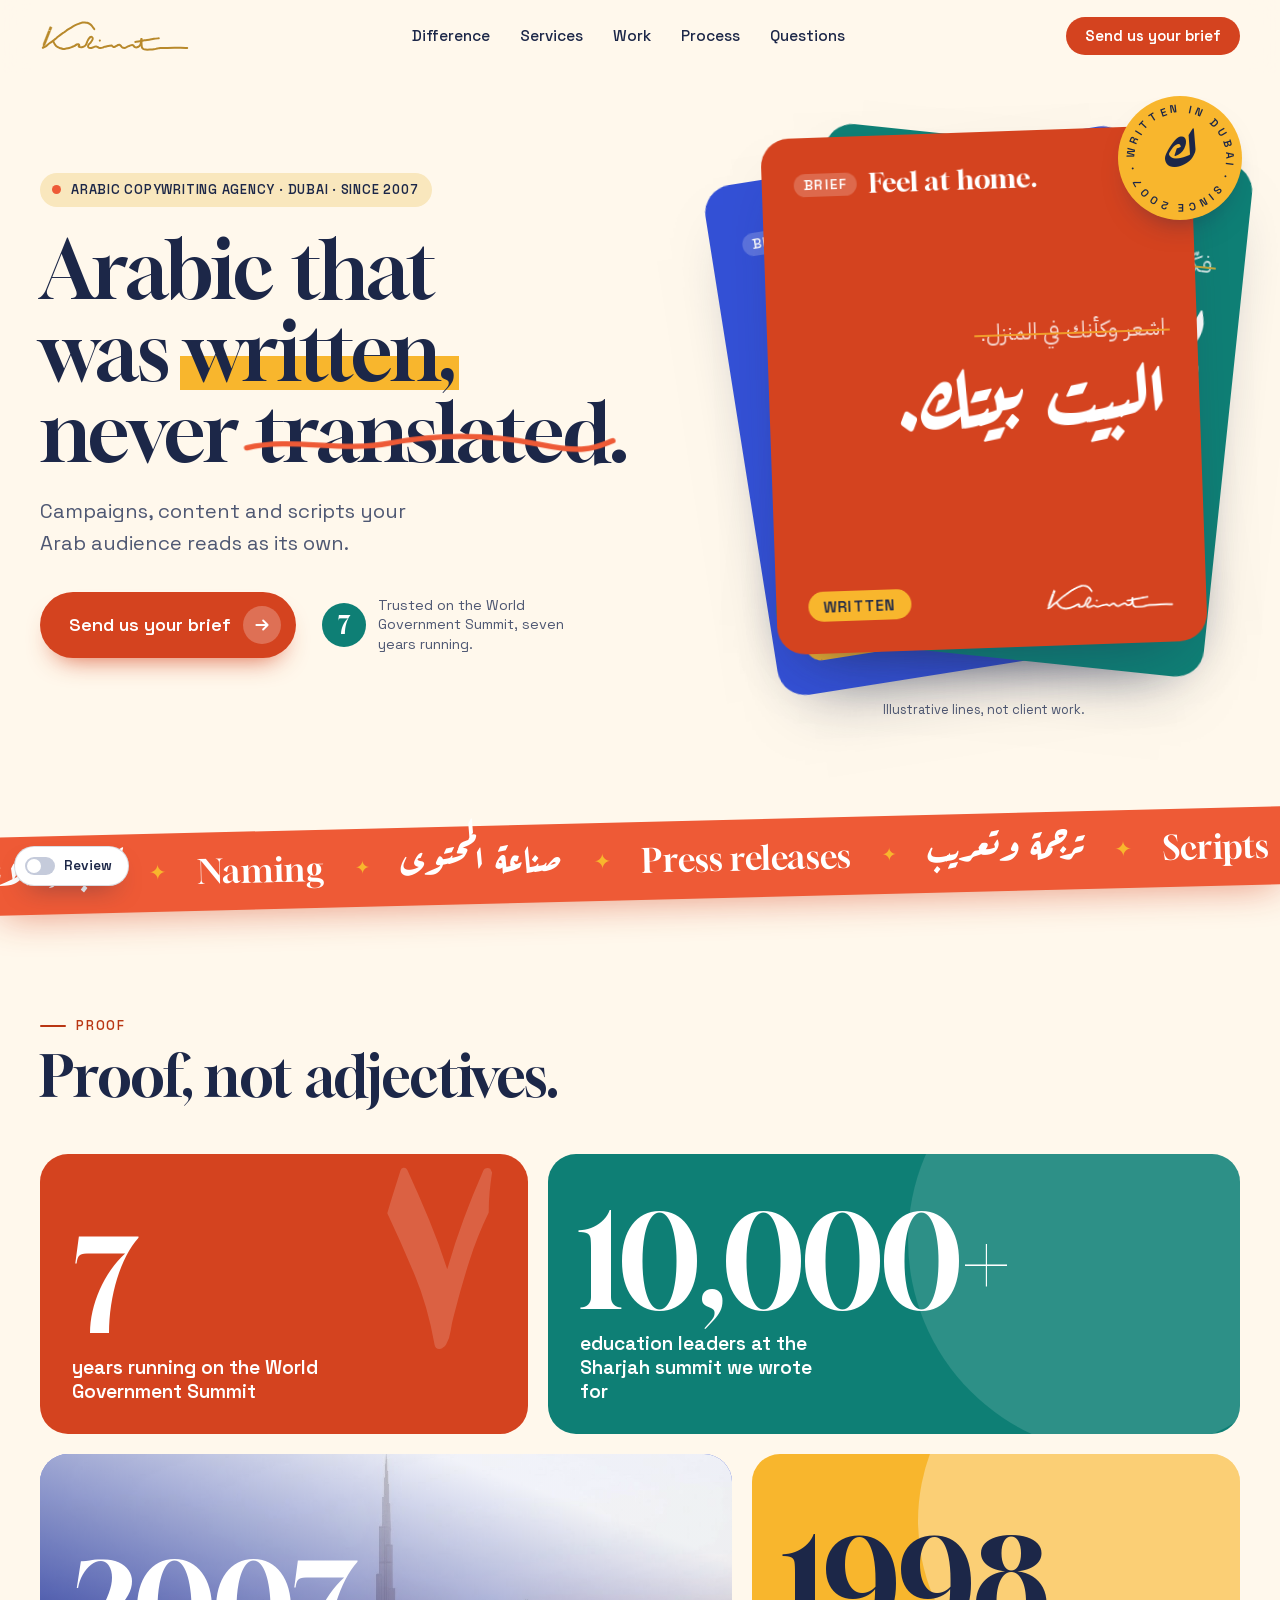
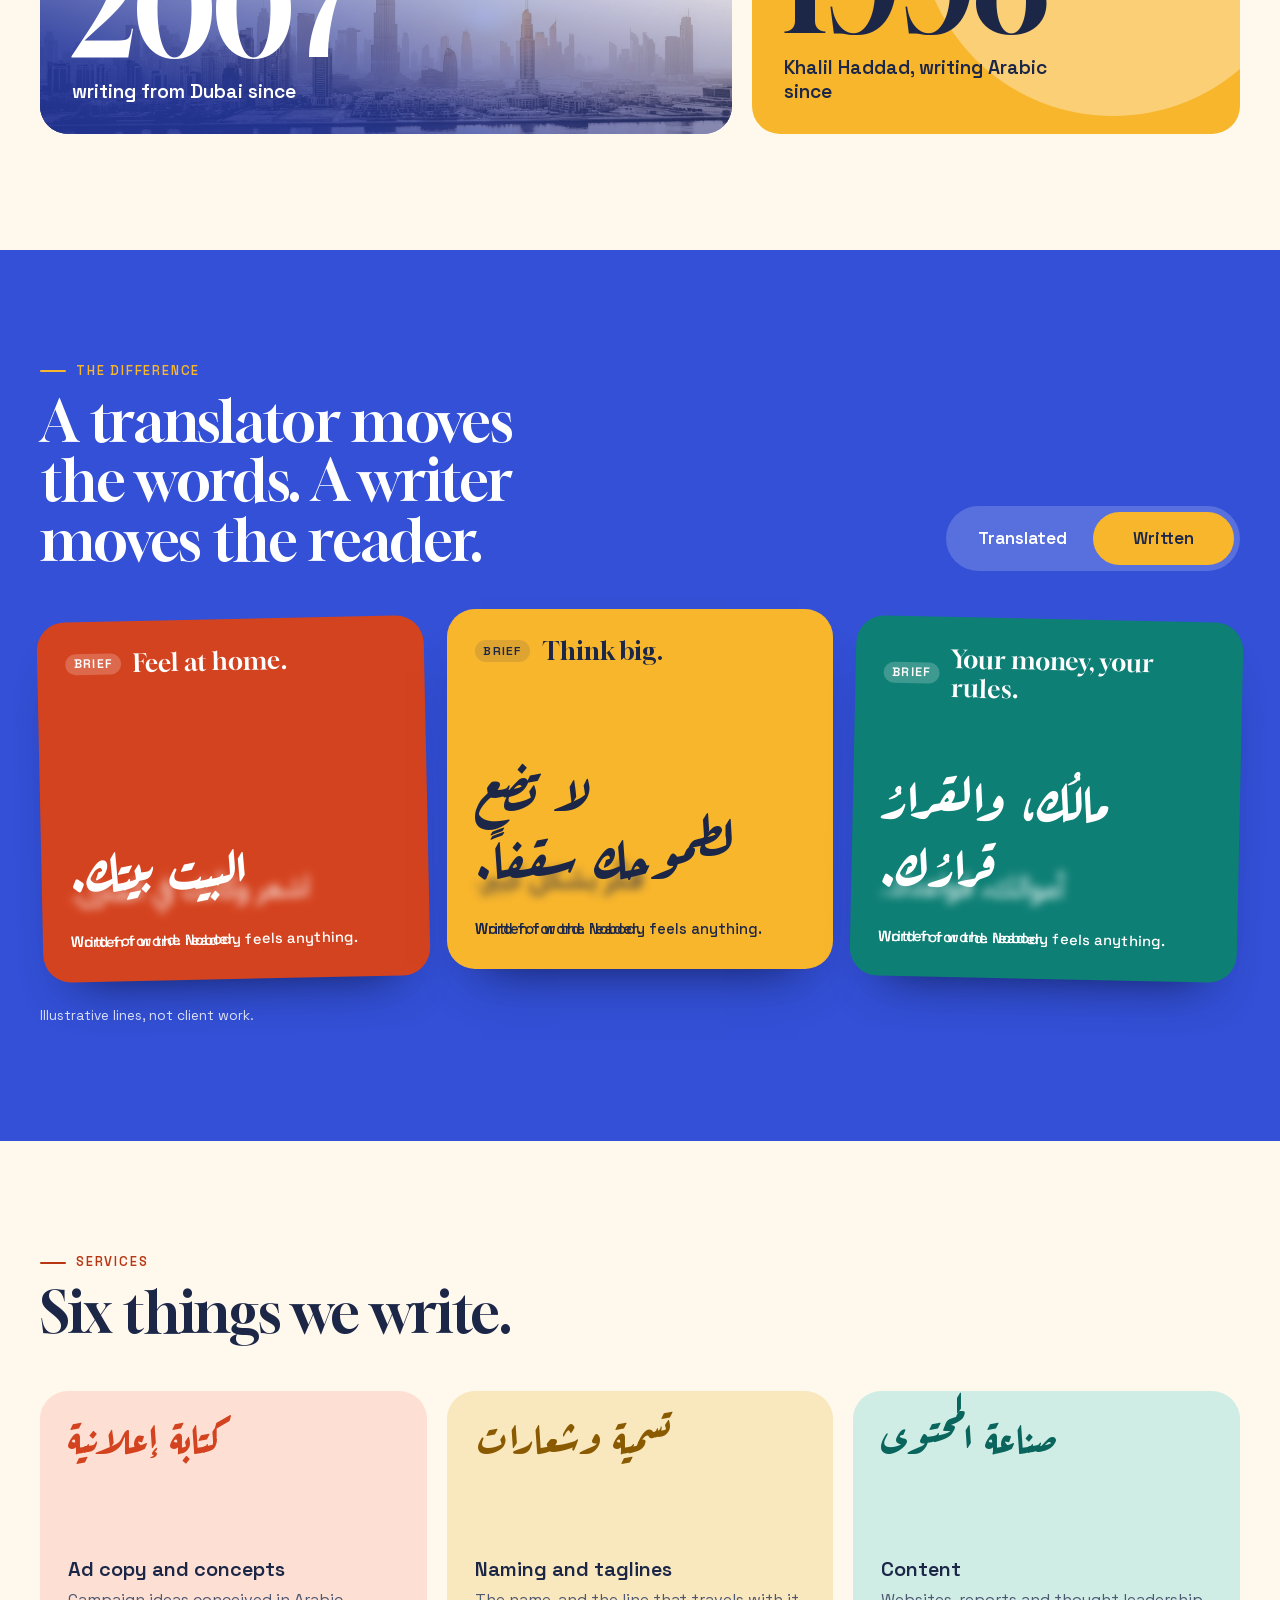
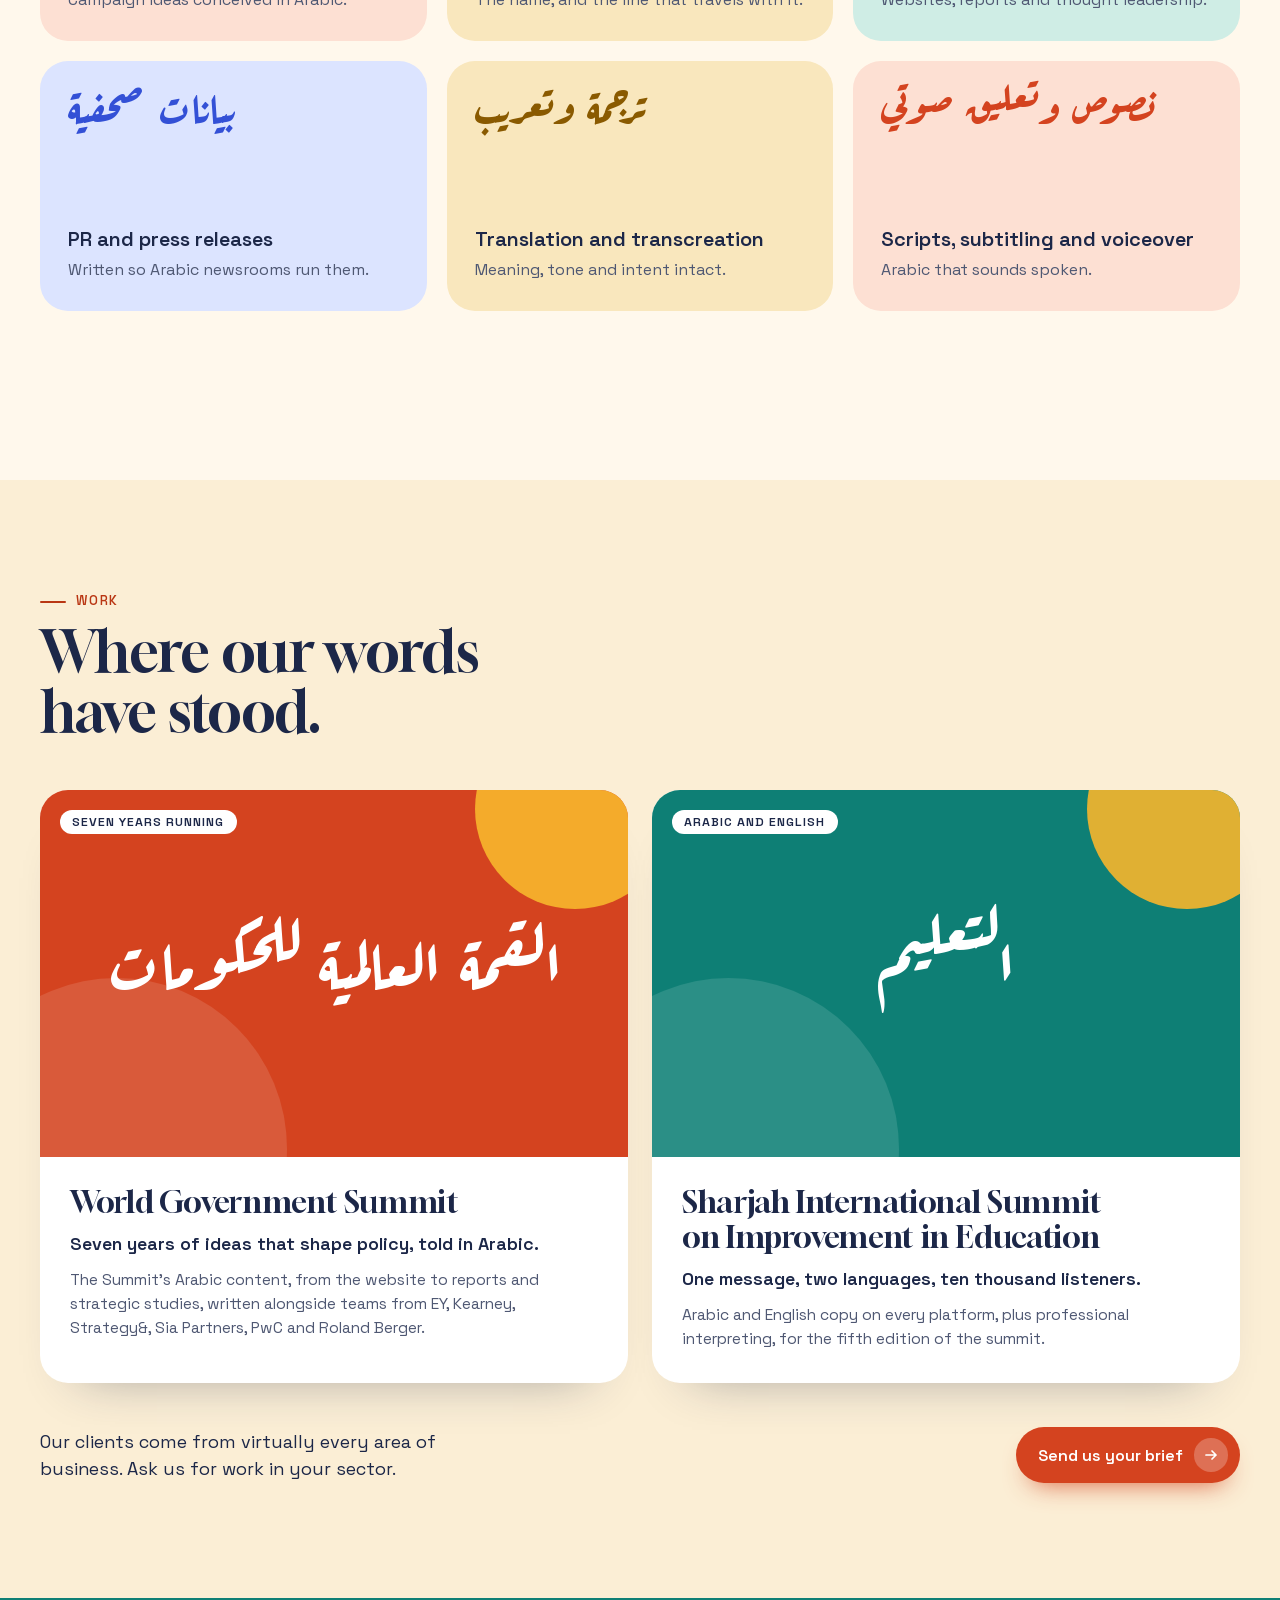
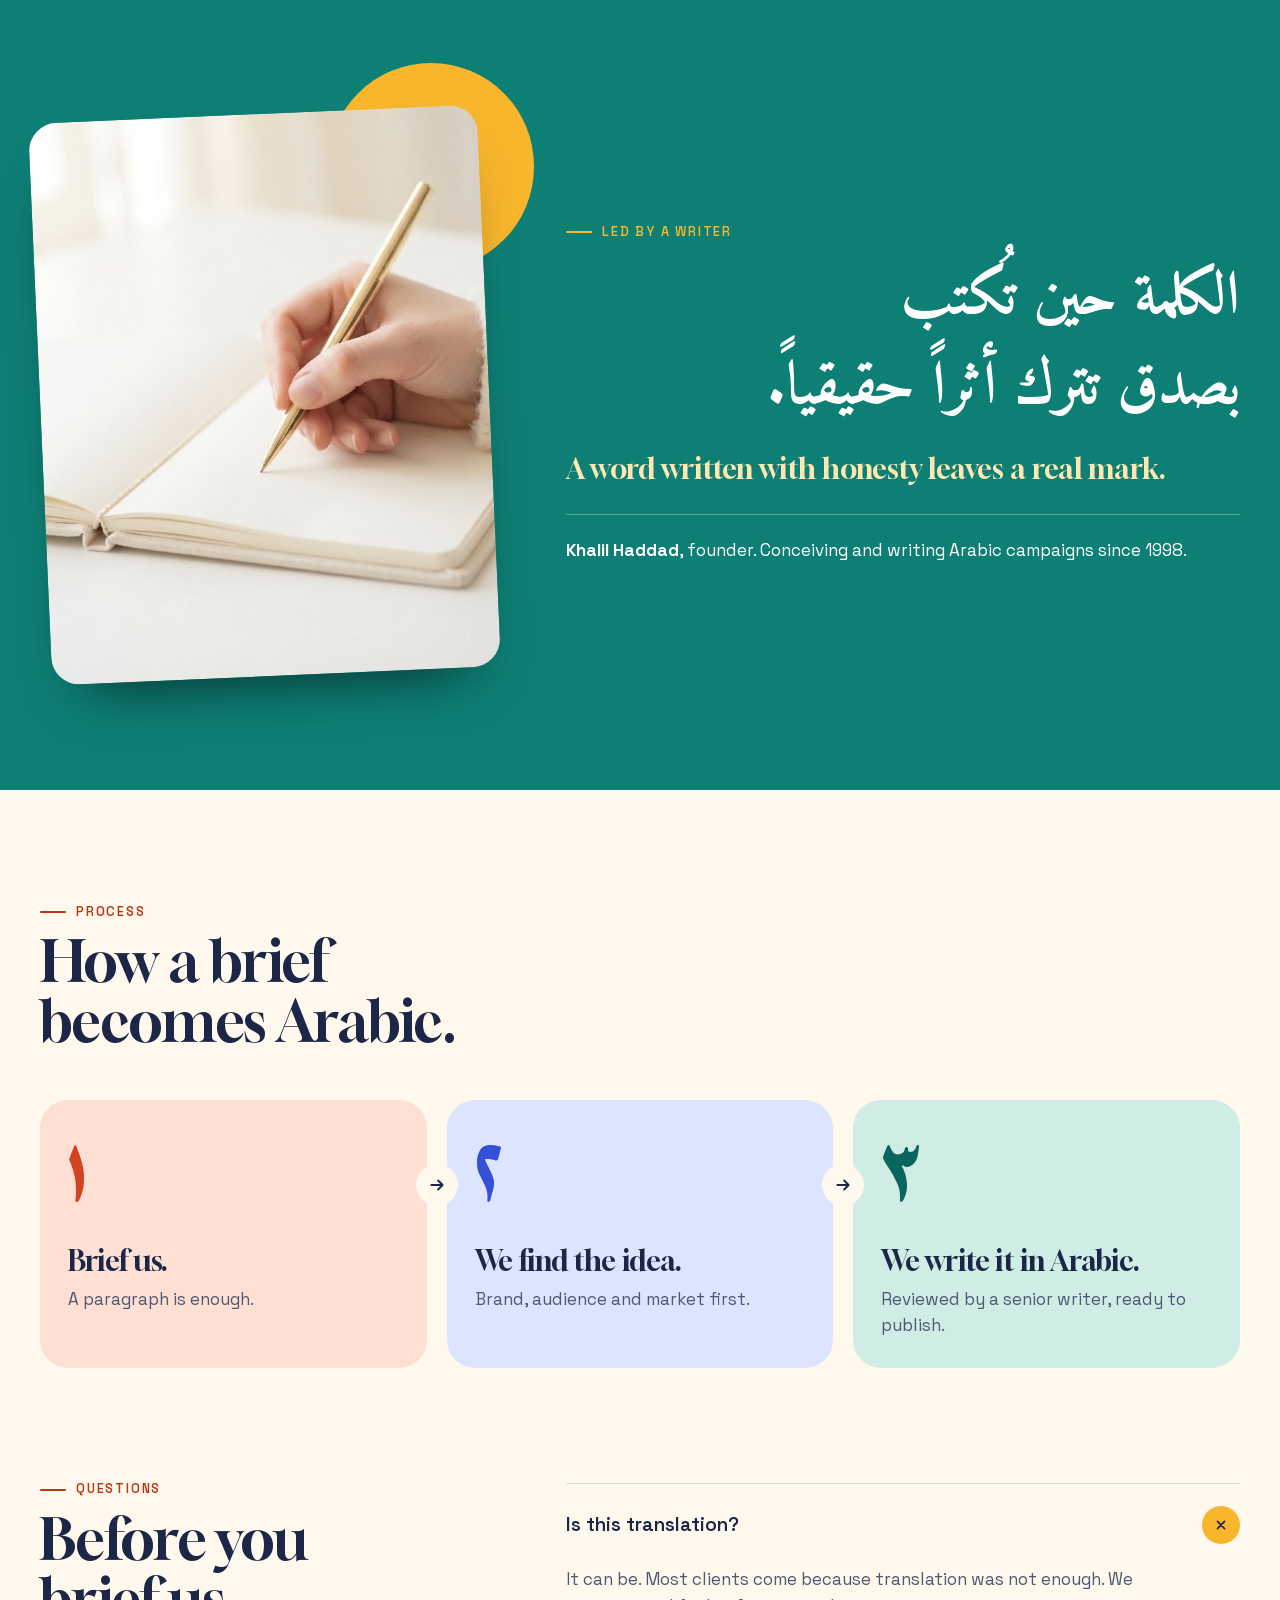
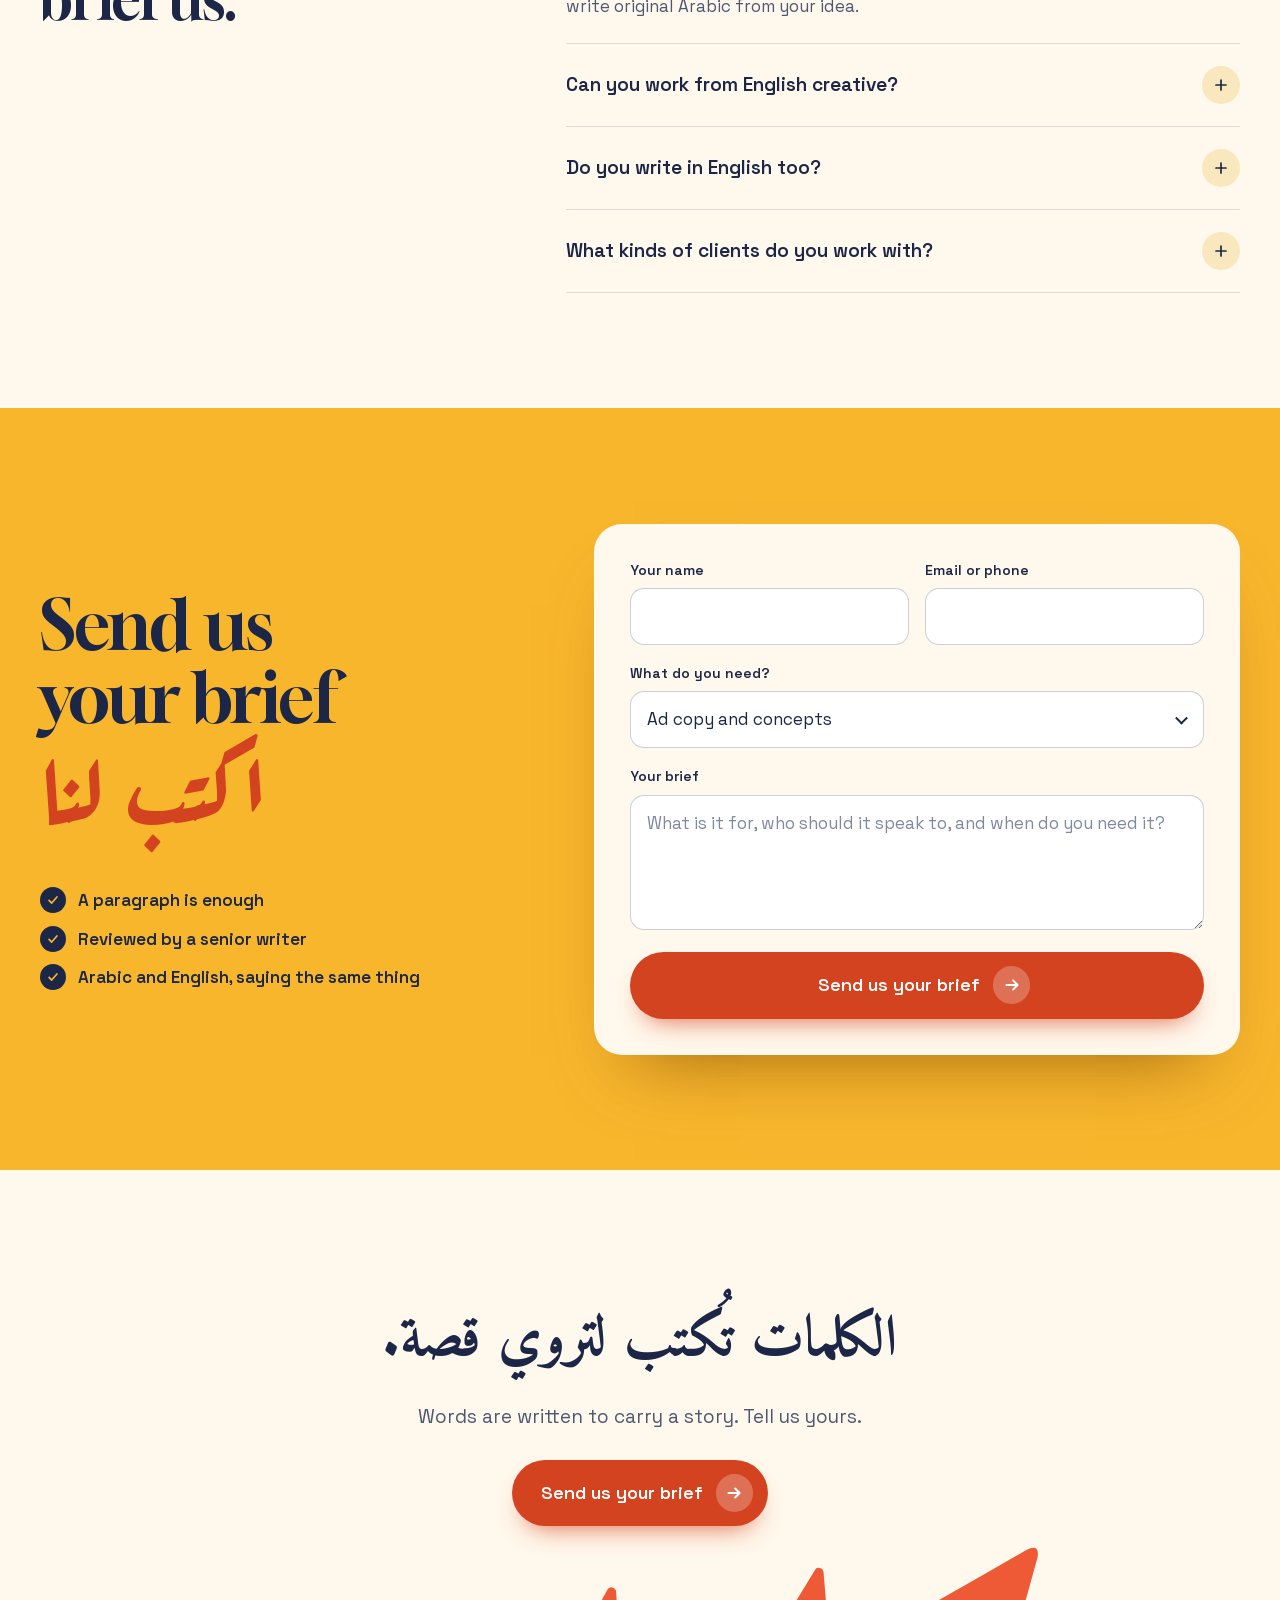
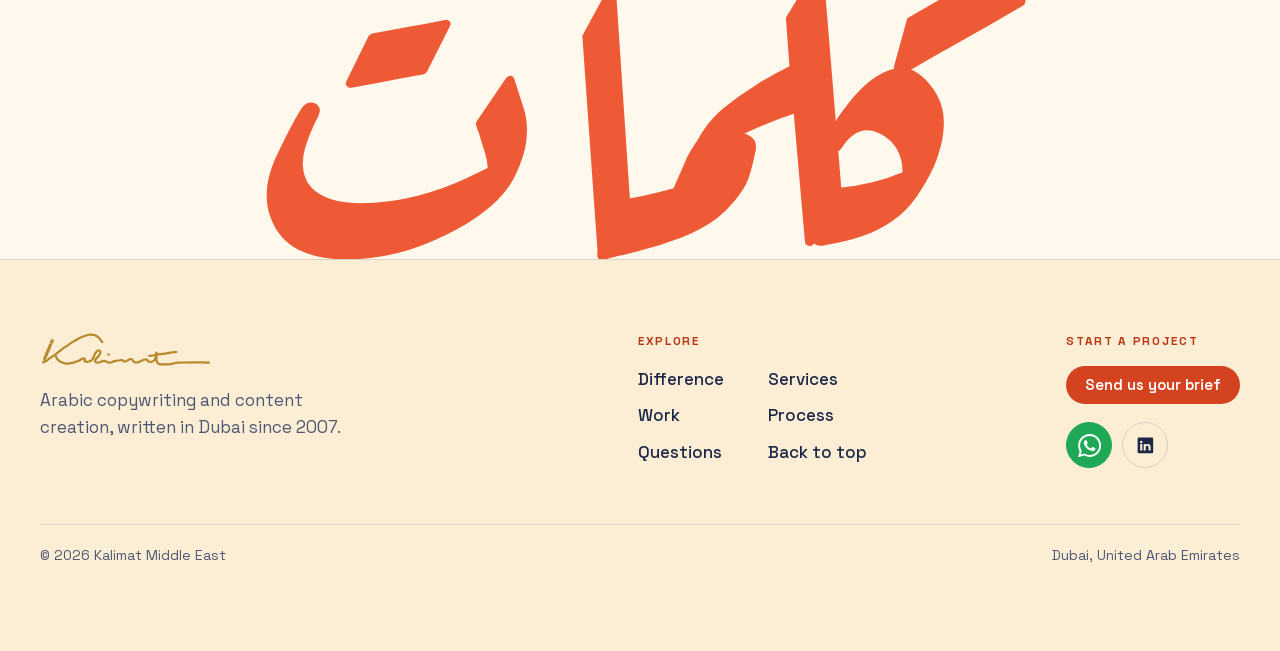
==== index.html @ 4b59fd31 "Kalimat Middle East website demo with client review mode" ====
<!DOCTYPE html>
<html lang="en" dir="ltr" class="no-js">
<head>
  <meta charset="utf-8">
  <meta name="viewport" content="width=device-width, initial-scale=1">
  <title>Arabic Copywriting Agency in Dubai | Kalimat Middle East</title>
  <meta name="description" content="Kalimat Middle East writes Arabic advertising, content, PR and scripts for brands, agencies and governments. Dubai, since 2007. Send us your brief.">
  <meta name="theme-color" content="#FFF8EC">
  <!-- REMOVE AT LAUNCH: keeps this demo out of Google while the client reviews it -->
  <meta name="robots" content="noindex, nofollow">

  <meta property="og:type" content="website">
  <meta property="og:site_name" content="Kalimat Middle East">
  <meta property="og:title" content="Arabic Copywriting Agency in Dubai | Kalimat Middle East">
  <meta property="og:description" content="Arabic that was written, never translated. Dubai, since 2007. Send us your brief.">
  <!-- CONFIRM BEFORE LAUNCH: add an og:image with an absolute URL once the domain is known -->

  <link rel="icon" href="assets/favicon.svg" type="image/svg+xml">
  <link rel="preload" href="assets/fonts/Gloock-latin-normal-400.woff2" as="font" type="font/woff2" crossorigin>
  <link rel="preload" href="assets/fonts/SpaceGrotesk-latin-normal-400-700.woff2" as="font" type="font/woff2" crossorigin>
  <link rel="preload" href="assets/fonts/ArefRuqaa-arabic-normal-700.woff2" as="font" type="font/woff2" crossorigin>
  <link rel="stylesheet" href="assets/fonts/fonts.css?v=1">
  <link rel="stylesheet" href="css/styles.css?v=4">
  <script>document.documentElement.className = 'js';</script>
</head>
<body id="top">

<svg class="sprite" aria-hidden="true" focusable="false" width="0" height="0">
  <symbol id="i-arrow" viewBox="0 0 16 16"><path d="M3 8h10M9 4l4 4-4 4" fill="none" stroke="currentColor" stroke-width="1.7" stroke-linecap="round" stroke-linejoin="round"/></symbol>
  <symbol id="i-check" viewBox="0 0 16 16"><path d="m3.5 8.5 3 3 6-7" fill="none" stroke="currentColor" stroke-width="1.9" stroke-linecap="round" stroke-linejoin="round"/></symbol>
  <symbol id="i-plus" viewBox="0 0 16 16"><path d="M8 3v10M3 8h10" fill="none" stroke="currentColor" stroke-width="1.7" stroke-linecap="round"/></symbol>
  <symbol id="i-wa" viewBox="0 0 24 24"><path fill="currentColor" d="M17.472 14.382c-.297-.149-1.758-.867-2.03-.967-.273-.099-.471-.148-.67.15-.197.297-.767.966-.94 1.164-.173.199-.347.223-.644.075-.297-.15-1.255-.463-2.39-1.475-.883-.788-1.48-1.761-1.653-2.059-.173-.297-.018-.458.13-.606.134-.133.298-.347.446-.52.149-.174.198-.298.298-.497.099-.198.05-.371-.025-.52-.075-.149-.669-1.612-.916-2.207-.242-.579-.487-.5-.669-.51-.173-.008-.371-.01-.57-.01-.198 0-.52.074-.792.372-.272.297-1.04 1.016-1.04 2.479 0 1.462 1.065 2.875 1.213 3.074.149.198 2.096 3.2 5.077 4.487.709.306 1.262.489 1.694.625.712.227 1.36.195 1.871.118.571-.085 1.758-.719 2.006-1.413.248-.694.248-1.289.173-1.413-.074-.124-.272-.198-.57-.347m-5.421 7.403h-.004a9.87 9.87 0 01-5.031-1.378l-.361-.214-3.741.982.998-3.648-.235-.374a9.86 9.86 0 01-1.51-5.26c.001-5.45 4.436-9.884 9.888-9.884 2.64 0 5.122 1.03 6.988 2.898a9.825 9.825 0 012.893 6.994c-.003 5.45-4.437 9.884-9.885 9.884m8.413-18.297A11.815 11.815 0 0012.05 0C5.495 0 .16 5.335.157 11.892c0 2.096.547 4.142 1.588 5.945L.057 24l6.305-1.654a11.882 11.882 0 005.683 1.448h.005c6.554 0 11.89-5.335 11.893-11.893a11.821 11.821 0 00-3.48-8.413z"/></symbol>
  <symbol id="i-in" viewBox="0 0 24 24"><path fill="currentColor" d="M4.500 3A1.500 1.500 0 0 0 3 4.500v15A1.500 1.500 0 0 0 4.500 21h15a1.500 1.500 0 0 0 1.500-1.500v-15A1.500 1.500 0 0 0 19.500 3h-15Zm2.700 3.600a1.400 1.400 0 1 1 0 2.800 1.400 1.400 0 0 1 0-2.800ZM6 10.500h2.400V18H6v-7.500Zm4 0h2.300v1c.4-.7 1.300-1.200 2.500-1.200 2.200 0 3.200 1.300 3.200 3.600V18h-2.400v-3.700c0-1.100-.4-1.800-1.400-1.800s-1.800.7-1.800 1.900V18H10v-7.500Z"/></symbol>
</svg>

<a class="skip" href="#main">Skip to content</a>

<header class="top">
  <div class="wrap top__bar">
    <a class="top__logo" href="#top" aria-label="Kalimat Middle East, back to top">
      <img src="assets/kalimat-logo-gold.svg" alt="Kalimat Middle East" width="1530" height="320">
    </a>
    <nav class="top__nav" aria-label="Sections">
      <a href="#difference">Difference</a>
      <a href="#services">Services</a>
      <a href="#work">Work</a>
      <a href="#process">Process</a>
      <a href="#faq">Questions</a>
    </nav>
    <a class="btn btn--sm" href="#brief">Send us your brief</a>
  </div>
</header>

<main id="main">

  <!-- 1. HERO: one claim, one button, the craft shown as posters -->
  <section class="hero" id="hero" data-label="Hero">
    <div class="wrap hero__grid">
      <div class="hero__text">
        <p class="eyebrow"><i class="dot" aria-hidden="true"></i>Arabic copywriting agency · Dubai · Since 2007</p>
        <h1>Arabic that was <span class="hl">written,</span> never <span class="strike">translated.<svg viewBox="0 0 300 24" preserveAspectRatio="none" aria-hidden="true"><path d="M3 15C40 6 78 19 118 11s82-7 120 1 44 3 59-3" pathLength="1"/></svg></span></h1>
        <p class="hero__sub">Campaigns, content and scripts your Arab audience reads as its own.</p>
        <div class="hero__cta">
          <a class="btn btn--lg" href="#brief" id="hero-cta">Send us your brief <span class="btn__arrow"><svg class="icon" aria-hidden="true"><use href="#i-arrow"/></svg></span></a>
          <p class="hero__proof"><b aria-hidden="true">7</b><span>Trusted on the World Government Summit, seven years running.</span></p>
        </div>
      </div>

      <div class="hero__visual">
        <div class="stack" id="stack" aria-hidden="true">
          <article class="poster poster--coral" data-pos="0">
            <p class="poster__brief"><span>Brief</span>Feel at home.</p>
            <div class="poster__body">
              <p class="poster__lit" lang="ar" dir="rtl"><span>اشعر وكأنك في المنزل.</span></p>
              <p class="poster__ar" lang="ar" dir="rtl"><span>البيت بيتك.</span></p>
            </div>
            <p class="poster__foot"><span>Written</span><img src="assets/kalimat-logo-white.svg" alt="" width="1530" height="320"></p>
          </article>
          <article class="poster poster--teal" data-pos="1">
            <p class="poster__brief"><span>Brief</span>Think big.</p>
            <div class="poster__body">
              <p class="poster__lit" lang="ar" dir="rtl"><span>فكّر بشكل كبير.</span></p>
              <p class="poster__ar" lang="ar" dir="rtl"><span>لا تضع لطموحك سقفاً.</span></p>
            </div>
            <p class="poster__foot"><span>Written</span><img src="assets/kalimat-logo-white.svg" alt="" width="1530" height="320"></p>
          </article>
          <article class="poster poster--lapis" data-pos="2">
            <p class="poster__brief"><span>Brief</span>Your money, your rules.</p>
            <div class="poster__body">
              <p class="poster__lit" lang="ar" dir="rtl"><span>أموالك، قواعدك.</span></p>
              <p class="poster__ar" lang="ar" dir="rtl"><span>مالُك، والقرارُ قرارُك.</span></p>
            </div>
            <p class="poster__foot"><span>Written</span><img src="assets/kalimat-logo-white.svg" alt="" width="1530" height="320"></p>
          </article>
          <div class="sticker">
            <svg viewBox="0 0 120 120"><defs><path id="ring" d="M60 60m-44 0a44 44 0 1 1 88 0a44 44 0 1 1-88 0"/></defs><text><textPath href="#ring" textLength="270">WRITTEN IN DUBAI · SINCE 2007 · </textPath></text></svg>
            <b lang="ar">ك</b>
          </div>
        </div>
        <p class="hero__note">Illustrative lines, not client work.</p>
      </div>
    </div>

    <div class="ticker" aria-hidden="true">
      <div class="ticker__rail">
        <ul class="ticker__track">
          <li lang="ar">كتابة إعلانية</li><li>Naming</li><li lang="ar">صناعة المحتوى</li><li>Press releases</li><li lang="ar">ترجمة وتعريب</li><li>Scripts</li><li lang="ar">تسمية وشعارات</li><li>Ad copy</li><li lang="ar">بيانات صحفية</li><li>Content</li><li lang="ar">نصوص وتعليق صوتي</li><li>Voiceover</li>
        </ul>
        <ul class="ticker__track">
          <li lang="ar">كتابة إعلانية</li><li>Naming</li><li lang="ar">صناعة المحتوى</li><li>Press releases</li><li lang="ar">ترجمة وتعريب</li><li>Scripts</li><li lang="ar">تسمية وشعارات</li><li>Ad copy</li><li lang="ar">بيانات صحفية</li><li>Content</li><li lang="ar">نصوص وتعليق صوتي</li><li>Voiceover</li>
        </ul>
      </div>
    </div>
  </section>

  <!-- 2. PROOF: only what is true today -->
  <section class="section proof" id="proof" data-label="Proof">
    <div class="wrap">
      <header class="head reveal">
        <p class="kicker">Proof</p>
        <h2>Proof, not adjectives.</h2>
      </header>
      <div class="bento">
        <div class="stat stat--coral reveal">
          <p class="stat__num"><span data-count="7">7</span></p>
          <p class="stat__label">years running on the World Government Summit</p>
          <p class="stat__ar" lang="ar" dir="rtl" aria-hidden="true">٧</p>
        </div>
        <div class="stat stat--teal reveal">
          <p class="stat__num"><span data-count="10000" data-group="true">10,000</span>+</p>
          <p class="stat__label">education leaders at the Sharjah summit we wrote for</p>
        </div>
        <div class="stat stat--photo reveal">
          <img src="assets/img/dubai.jpg" alt="The Dubai skyline in warm morning haze" width="1377" height="768" loading="lazy" decoding="async">
          <p class="stat__num"><span data-count="2007">2007</span></p>
          <p class="stat__label">writing from Dubai since</p>
        </div>
        <div class="stat stat--saffron reveal">
          <p class="stat__num"><span data-count="1998">1998</span></p>
          <p class="stat__label">Khalil Haddad, writing Arabic since</p>
        </div>
      </div>

      <div class="slot" data-slot="logos" data-kind="logos" data-need="N1" data-title="Client logos" data-ask="Add the logo of every client you have permission to show. Fifteen to twenty-five is ideal." hidden></div>
    </div>
  </section>

  <!-- 3. THE DIFFERENCE: the same brief, translated and then written -->
  <section class="section diff" id="difference" data-label="The difference" data-mode="written">
    <div class="wrap">
      <header class="head head--split reveal">
        <div>
          <p class="kicker">The difference</p>
          <h2>A translator moves the words. A writer moves the reader.</h2>
        </div>
        <fieldset class="switch">
          <legend class="sr">Choose which Arabic to show</legend>
          <label><input type="radio" name="arabic" value="literal"><span>Translated</span></label>
          <label><input type="radio" name="arabic" value="written" checked><span>Written</span></label>
          <i class="switch__thumb" aria-hidden="true"></i>
        </fieldset>
      </header>

      <ul class="lines">
        <li class="line line--coral reveal">
          <p class="line__en"><span>Brief</span>Feel at home.</p>
          <div class="line__stage">
            <p class="line__lit" lang="ar" dir="rtl">اشعر وكأنك في المنزل.</p>
            <p class="line__ar" lang="ar" dir="rtl">البيت بيتك.</p>
          </div>
          <p class="line__tag"><span class="t-lit">Word for word. Nobody feels anything.</span><span class="t-wr">Written for the reader.</span></p>
        </li>
        <li class="line line--saffron reveal">
          <p class="line__en"><span>Brief</span>Think big.</p>
          <div class="line__stage">
            <p class="line__lit" lang="ar" dir="rtl">فكّر بشكل كبير.</p>
            <p class="line__ar" lang="ar" dir="rtl">لا تضع لطموحك سقفاً.</p>
          </div>
          <p class="line__tag"><span class="t-lit">Word for word. Nobody feels anything.</span><span class="t-wr">Written for the reader.</span></p>
        </li>
        <li class="line line--teal reveal">
          <p class="line__en"><span>Brief</span>Your money, your rules.</p>
          <div class="line__stage">
            <p class="line__lit" lang="ar" dir="rtl">أموالك، قواعدك.</p>
            <p class="line__ar" lang="ar" dir="rtl">مالُك، والقرارُ قرارُك.</p>
          </div>
          <p class="line__tag"><span class="t-lit">Word for word. Nobody feels anything.</span><span class="t-wr">Written for the reader.</span></p>
        </li>
      </ul>
      <p class="note">Illustrative lines, not client work.</p>

      <div class="slot" data-slot="real-lines" data-kind="note" data-need="N4" data-title="Real campaign lines" data-ask="Send three real lines you wrote, each with the English brief it answered. They replace the examples above." data-field="Paste the lines here, English and Arabic" hidden></div>
    </div>
  </section>

  <!-- 4. SERVICES -->
  <section class="section" id="services" data-label="Services">
    <div class="wrap">
      <header class="head reveal">
        <p class="kicker">Services</p>
        <h2>Six things we write.</h2>
      </header>
      <ul class="tiles">
        <li class="tile tile--blush reveal"><p class="tile__ar" lang="ar" dir="rtl">كتابة إعلانية</p><h3>Ad copy and concepts</h3><p>Campaign ideas conceived in Arabic.</p></li>
        <li class="tile tile--sand reveal"><p class="tile__ar" lang="ar" dir="rtl">تسمية وشعارات</p><h3>Naming and taglines</h3><p>The name, and the line that travels with it.</p></li>
        <li class="tile tile--mint reveal"><p class="tile__ar" lang="ar" dir="rtl">صناعة المحتوى</p><h3>Content</h3><p>Websites, reports and thought leadership.</p></li>
        <li class="tile tile--sky reveal"><p class="tile__ar" lang="ar" dir="rtl">بيانات صحفية</p><h3>PR and press releases</h3><p>Written so Arabic newsrooms run them.</p></li>
        <li class="tile tile--sand reveal"><p class="tile__ar" lang="ar" dir="rtl">ترجمة وتعريب</p><h3>Translation and transcreation</h3><p>Meaning, tone and intent intact.</p></li>
        <li class="tile tile--blush reveal"><p class="tile__ar" lang="ar" dir="rtl">نصوص وتعليق صوتي</p><h3>Scripts, subtitling and voiceover</h3><p>Arabic that sounds spoken.</p></li>
      </ul>
      <p class="aside reveal">Also on request: simultaneous interpreting for events, and Arabic design and layout.</p>
    </div>
  </section>

  <!-- 5. WORK -->
  <section class="section work" id="work" data-label="Work">
    <div class="wrap">
      <header class="head reveal">
        <p class="kicker">Work</p>
        <h2>Where our words have stood.</h2>
      </header>
      <div class="cases">
        <article class="case case--coral reveal">
          <div class="case__art">
            <div class="slot slot--cover" data-slot="image-wgs" data-kind="image" data-need="N3" data-title="A picture from this project" data-ask="A photo or a published page from your World Government Summit work. It replaces the coloured panel." hidden></div>
            <p class="case__word" lang="ar" dir="rtl" aria-hidden="true">القمة العالمية للحكومات</p>
            <p class="case__badge">Seven years running</p>
          </div>
          <div class="case__body">
            <h3>World Government Summit</h3>
            <p class="case__line">Seven years of ideas that shape policy, told in Arabic.</p>
            <p class="case__detail">The Summit's Arabic content, from the website to reports and strategic studies, written alongside teams from EY, Kearney, Strategy&amp;, Sia Partners, PwC and Roland Berger.</p>
            <div class="slot" data-slot="result-wgs" data-kind="result" data-need="N3" data-title="One result number" data-ask="One number that shows what this work achieved, and what it counts. For example pages written, reports delivered or languages covered." hidden></div>
          </div>
        </article>

        <article class="case case--teal reveal">
          <div class="case__art">
            <div class="slot slot--cover" data-slot="image-sharjah" data-kind="image" data-need="N3" data-title="A picture from this project" data-ask="A photo or a published page from your Sharjah summit work. It replaces the coloured panel." hidden></div>
            <p class="case__word" lang="ar" dir="rtl" aria-hidden="true">التعليم</p>
            <p class="case__badge">Arabic and English</p>
          </div>
          <div class="case__body">
            <h3>Sharjah International Summit on Improvement in Education</h3>
            <p class="case__line">One message, two languages, ten thousand listeners.</p>
            <p class="case__detail">Arabic and English copy on every platform, plus professional interpreting, for the fifth edition of the summit.</p>
            <div class="slot" data-slot="result-sharjah" data-kind="result" data-need="N3" data-title="One result number" data-ask="One number that shows what this work achieved, and what it counts. For example sessions interpreted or pieces written." hidden></div>
          </div>
        </article>
      </div>

      <div class="quotes">
        <div class="slot" data-slot="quote-1" data-kind="quote" data-need="N2" data-title="Client testimonial" data-ask="Two lines from a client about working with you, with their name, title and company. A photo helps." hidden></div>
        <div class="slot" data-slot="quote-2" data-kind="quote" data-need="N2" data-title="Client testimonial" data-ask="A second client, ideally from a different sector." hidden></div>
        <div class="slot" data-slot="quote-3" data-kind="quote" data-need="N2" data-title="Client testimonial" data-ask="A third client. An agency partner works well here." hidden></div>
      </div>

      <div class="work__end reveal">
        <p>Our clients come from virtually every area of business. Ask us for work in your sector.</p>
        <a class="btn" href="#brief">Send us your brief <span class="btn__arrow"><svg class="icon" aria-hidden="true"><use href="#i-arrow"/></svg></span></a>
      </div>
    </div>
  </section>

  <!-- 6. FOUNDER -->
  <section class="section founder" id="founder" data-label="Founder">
    <div class="wrap founder__grid">
      <figure class="founder__photo reveal">
        <img src="assets/img/writing.jpg" alt="A hand writing in a notebook with a gold pen" width="1200" height="896" loading="lazy" decoding="async" data-title="Founder portrait" data-ask="A portrait of Khalil Haddad belongs here. Tap to replace this photo." data-need="N5">
      </figure>
      <blockquote class="founder__quote reveal">
        <p class="kicker">Led by a writer</p>
        <p class="founder__ar" lang="ar" dir="rtl">الكلمة حين تُكتب بصدق تترك أثراً حقيقياً.</p>
        <p class="founder__en">A word written with honesty leaves a real mark.</p>
        <footer><b>Khalil Haddad</b>, founder. Conceiving and writing Arabic campaigns since 1998.</footer>
      </blockquote>
      <div class="slot" data-slot="video" data-kind="note" data-need="N12" data-title="A short video (optional)" data-ask="If you have a short film of Khalil or the team at work, paste a link to it." data-field="Link to the video" hidden></div>
    </div>
  </section>

  <!-- 7. PROCESS -->
  <section class="section" id="process" data-label="Process">
    <div class="wrap">
      <header class="head reveal">
        <p class="kicker">Process</p>
        <h2>How a brief becomes Arabic.</h2>
      </header>
      <ol class="steps">
        <li class="step step--coral reveal"><span class="step__n" lang="ar" aria-hidden="true">١</span><h3>Brief us.</h3><p>A paragraph is enough.</p></li>
        <li class="step step--lapis reveal"><span class="step__n" lang="ar" aria-hidden="true">٢</span><h3>We find the idea.</h3><p>Brand, audience and market first.</p></li>
        <li class="step step--teal reveal"><span class="step__n" lang="ar" aria-hidden="true">٣</span><h3>We write it in Arabic.</h3><p>Reviewed by a senior writer, ready to publish.</p></li>
      </ol>
    </div>
  </section>

  <!-- 8. QUESTIONS -->
  <section class="section faq" id="faq" data-label="Questions">
    <div class="wrap faq__grid">
      <header class="head reveal">
        <p class="kicker">Questions</p>
        <h2>Before you brief us.</h2>
      </header>
      <div class="faq__list">
        <details class="reveal" open><summary>Is this translation?<svg class="icon" aria-hidden="true"><use href="#i-plus"/></svg></summary><p>It can be. Most clients come because translation was not enough. We write original Arabic from your idea.</p></details>
        <details class="reveal"><summary>Can you work from English creative?<svg class="icon" aria-hidden="true"><use href="#i-plus"/></svg></summary><p>Yes. Send the campaign, deck or script. We return Arabic that carries the same idea with the same force.</p></details>
        <details class="reveal"><summary>Do you write in English too?<svg class="icon" aria-hidden="true"><use href="#i-plus"/></svg></summary><p>Yes. We deliver in Arabic and English, and keep both saying the same thing.</p></details>
        <details class="reveal"><summary>What kinds of clients do you work with?<svg class="icon" aria-hidden="true"><use href="#i-plus"/></svg></summary><p>Brands, agencies and government bodies, across virtually every area of business.</p></details>
        <div class="slot" data-slot="faq-arabic" data-kind="faq" data-need="N7" data-title="Which Arabic do you write in?" data-ask="Visitors ask this. Say which kinds of Arabic you write: Modern Standard, Gulf, Levantine, Egyptian or others." data-field="Your answer" hidden></div>
        <div class="slot" data-slot="faq-price" data-kind="faq" data-need="N8" data-title="What does it cost?" data-ask="A pricing signal lowers the fear of asking. For example a fixed quote before work starts, or a starting price." data-field="Your answer" hidden></div>
      </div>
    </div>
  </section>

  <!-- 9. THE BRIEF FORM: the only action on the page -->
  <section class="brief" id="brief" data-label="Brief form">
    <div class="wrap brief__grid">
      <div class="brief__intro">
        <h2>Send us your brief</h2>
        <p class="brief__ar" lang="ar" dir="rtl" aria-hidden="true">اكتب لنا</p>
        <ul class="ticks">
          <li><svg class="icon" aria-hidden="true"><use href="#i-check"/></svg>A paragraph is enough</li>
          <li><svg class="icon" aria-hidden="true"><use href="#i-check"/></svg>Reviewed by a senior writer</li>
          <li><svg class="icon" aria-hidden="true"><use href="#i-check"/></svg>Arabic and English, saying the same thing</li>
        </ul>
        <div class="slot" data-slot="promise-reply" data-kind="tick" data-need="N6" data-title="Reply time" data-ask="How fast do you answer a new brief? For example: A reply within one working day." data-field="Your promise, in a few words" hidden></div>
        <div class="slot" data-slot="promise-terms" data-kind="tick" data-need="N7" data-title="Turnaround, revisions, NDA" data-ask="What can a new client count on? For example: Two revision rounds included. NDA on request." data-field="Your promise, in a few words" hidden></div>
      </div>

      <div class="brief__card">
        <form class="form" id="brief-form" action="https://wa.me/971556502009" method="get" target="_blank" novalidate>
          <div class="field">
            <label for="f-name">Your name</label>
            <input id="f-name" name="name" type="text" autocomplete="name" required aria-describedby="e-name" dir="auto">
            <p class="field__error" id="e-name" hidden>Please add your name.</p>
          </div>
          <div class="field">
            <label for="f-contact">Email or phone</label>
            <input id="f-contact" name="contact" type="text" autocomplete="email" inputmode="email" required aria-describedby="e-contact">
            <p class="field__error" id="e-contact" hidden>Please add an email address or phone number.</p>
          </div>
          <div class="field field--full">
            <label for="f-service">What do you need?</label>
            <div class="select">
              <select id="f-service" name="service">
                <option>Ad copy and concepts</option>
                <option>Naming and taglines</option>
                <option>Content</option>
                <option>PR and press releases</option>
                <option>Translation and transcreation</option>
                <option>Scripts, subtitling and voiceover</option>
                <option>Something else</option>
              </select>
            </div>
          </div>
          <div class="field field--full">
            <label for="f-brief">Your brief</label>
            <textarea id="f-brief" name="text" rows="4" dir="auto" placeholder="What is it for, who should it speak to, and when do you need it?"></textarea>
          </div>
          <div class="hp" aria-hidden="true">
            <label for="f-website">Website</label>
            <input id="f-website" name="website" type="text" tabindex="-1" autocomplete="off">
          </div>
          <button class="btn btn--lg field--full" type="submit">Send us your brief <span class="btn__arrow"><svg class="icon" aria-hidden="true"><use href="#i-arrow"/></svg></span></button>
        </form>

        <div class="success" id="brief-success" role="status" tabindex="-1" hidden>
          <p class="success__title">Thank you.</p>
          <p>Your brief is opening in WhatsApp. If it did not open, <a id="brief-fallback" href="https://wa.me/971556502009" target="_blank" rel="noopener">tap here</a>.</p>
        </div>

        <div class="slot" data-slot="brief-inbox" data-kind="note" data-need="N9" data-title="Where should briefs arrive?" data-ask="Today this form only opens a WhatsApp message. Give an email address or a CRM so every brief is also saved." data-field="Email address or system name" hidden></div>
      </div>
    </div>
  </section>

  <!-- 10. CLOSING: the same action, once more -->
  <section class="closing" id="closing" data-label="Closing">
    <div class="wrap closing__inner">
      <p class="closing__ar reveal" lang="ar" dir="rtl">الكلمات تُكتب لتروي قصة.</p>
      <p class="closing__en reveal">Words are written to carry a story. Tell us yours.</p>
      <p class="reveal"><a class="btn btn--lg" href="#brief">Send us your brief <span class="btn__arrow"><svg class="icon" aria-hidden="true"><use href="#i-arrow"/></svg></span></a></p>
      <div class="slot" data-slot="arabic-read" data-kind="note" data-need="N11" data-title="Has Khalil read the Arabic?" data-ask="Every Arabic line on this page needs a read by Khalil Haddad before launch. Note any line to correct." data-field="Corrections, or write: all read and approved" hidden></div>
    </div>
    <p class="closing__word" lang="ar" aria-hidden="true">كلمات</p>
  </section>

</main>

<footer class="footer" data-label="Footer">
  <div class="wrap footer__grid">
    <div class="footer__brand">
      <img class="footer__logo" src="assets/kalimat-logo-gold.svg" alt="Kalimat" width="1530" height="320" loading="lazy">
      <p>Arabic copywriting and content creation, written in Dubai since 2007.</p>
    </div>
    <nav class="footer__nav" aria-label="Footer">
      <p class="footer__h">Explore</p>
      <ul>
        <li><a href="#difference">Difference</a></li>
        <li><a href="#services">Services</a></li>
        <li><a href="#work">Work</a></li>
        <li><a href="#process">Process</a></li>
        <li><a href="#faq">Questions</a></li>
        <li><a href="#top">Back to top</a></li>
      </ul>
    </nav>
    <div class="footer__start">
      <p class="footer__h">Start a project</p>
      <a class="btn btn--sm" href="#brief">Send us your brief</a>
      <div class="footer__links">
        <!-- CONFIRM BEFORE LAUNCH: public WhatsApp number -->
        <a class="footer__wa" href="https://wa.me/971556502009" target="_blank" rel="noopener" aria-label="Message Kalimat on WhatsApp"><svg class="icon" aria-hidden="true"><use href="#i-wa"/></svg></a>
        <a href="https://www.linkedin.com/company/kalimatme/" target="_blank" rel="noopener" aria-label="Kalimat Middle East on LinkedIn"><svg class="icon" aria-hidden="true"><use href="#i-in"/></svg></a>
      </div>
    </div>
  </div>
  <div class="wrap footer__base">
    <p>&copy; 2026 Kalimat Middle East</p>
    <p>Dubai, United Arab Emirates</p>
  </div>
  <div class="wrap">
    <div class="slot" data-slot="public-number" data-kind="note" data-need="N10" data-title="Is this the public number?" data-ask="The WhatsApp icon and the brief form use +971 55 650 2009. Confirm it, or give the number you want the public to use." data-field="Confirm, or type the right number" hidden></div>
  </div>
</footer>

<!-- Phones only: the same single action, kept in reach while scrolling -->
<div class="dock" id="dock" hidden>
  <a class="btn" href="#brief">Send us your brief <span class="btn__arrow"><svg class="icon" aria-hidden="true"><use href="#i-arrow"/></svg></span></a>
</div>

<script src="js/site.js?v=6" defer></script>
</body>
</html>
---- assets/fonts/fonts.css ----
/* Self-hosted fonts. No network requests leave this folder. */
@font-face {
  font-family: 'Gloock';
  font-style: normal;
  font-weight: 400;
  font-display: swap;
  src: url(Gloock-latin-normal-400.woff2) format('woff2');
  unicode-range: U+0000-00FF, U+0131, U+0152-0153, U+02BB-02BC, U+02C6, U+02DA, U+02DC, U+0304, U+0308, U+0329, U+2000-206F, U+20AC, U+2122, U+2191, U+2193, U+2212, U+2215, U+FEFF, U+FFFD;
}
@font-face {
  font-family: 'Space Grotesk';
  font-style: normal;
  font-weight: 400 700;
  font-display: swap;
  src: url(SpaceGrotesk-latin-normal-400-700.woff2) format('woff2');
  unicode-range: U+0000-00FF, U+0131, U+0152-0153, U+02BB-02BC, U+02C6, U+02DA, U+02DC, U+0304, U+0308, U+0329, U+2000-206F, U+20AC, U+2122, U+2191, U+2193, U+2212, U+2215, U+FEFF, U+FFFD;
}
@font-face {
  font-family: 'Amiri';
  font-style: normal;
  font-weight: 400;
  font-display: swap;
  src: url(Amiri-arabic-normal-400.woff2) format('woff2');
  unicode-range: U+0600-06FF, U+0750-077F, U+0870-0891, U+0897-08E1, U+08E3-08FF, U+200C-200E, U+2010-2011, U+204F, U+2E41, U+FB50-FDFF, U+FE70-FE74, U+FE76-FEFC;
}
@font-face {
  font-family: 'Amiri';
  font-style: normal;
  font-weight: 400;
  font-display: swap;
  src: url(Amiri-latin-normal-400.woff2) format('woff2');
  unicode-range: U+0000-00FF, U+0131, U+0152-0153, U+02BB-02BC, U+02C6, U+02DA, U+02DC, U+0304, U+0308, U+0329, U+2000-206F, U+20AC, U+2122, U+2191, U+2193, U+2212, U+2215, U+FEFF, U+FFFD;
}
@font-face {
  font-family: 'Amiri';
  font-style: normal;
  font-weight: 700;
  font-display: swap;
  src: url(Amiri-arabic-normal-700.woff2) format('woff2');
  unicode-range: U+0600-06FF, U+0750-077F, U+0870-0891, U+0897-08E1, U+08E3-08FF, U+200C-200E, U+2010-2011, U+204F, U+2E41, U+FB50-FDFF, U+FE70-FE74, U+FE76-FEFC;
}
@font-face {
  font-family: 'Amiri';
  font-style: normal;
  font-weight: 700;
  font-display: swap;
  src: url(Amiri-latin-normal-700.woff2) format('woff2');
  unicode-range: U+0000-00FF, U+0131, U+0152-0153, U+02BB-02BC, U+02C6, U+02DA, U+02DC, U+0304, U+0308, U+0329, U+2000-206F, U+20AC, U+2122, U+2191, U+2193, U+2212, U+2215, U+FEFF, U+FFFD;
}
@font-face {
  font-family: 'Aref Ruqaa';
  font-style: normal;
  font-weight: 400;
  font-display: swap;
  src: url(ArefRuqaa-arabic-normal-400.woff2) format('woff2');
  unicode-range: U+0600-06FF, U+0750-077F, U+0870-0891, U+0897-08E1, U+08E3-08FF, U+200C-200E, U+2010-2011, U+204F, U+2E41, U+FB50-FDFF, U+FE70-FE74, U+FE76-FEFC;
}
@font-face {
  font-family: 'Aref Ruqaa';
  font-style: normal;
  font-weight: 700;
  font-display: swap;
  src: url(ArefRuqaa-arabic-normal-700.woff2) format('woff2');
  unicode-range: U+0600-06FF, U+0750-077F, U+0870-0891, U+0897-08E1, U+08E3-08FF, U+200C-200E, U+2010-2011, U+204F, U+2E41, U+FB50-FDFF, U+FE70-FE74, U+FE76-FEFC;
}
@font-face {
  font-family: 'IBM Plex Sans Arabic';
  font-style: normal;
  font-weight: 400;
  font-display: swap;
  src: url(IBMPlexSansArabic-arabic-normal-400.woff2) format('woff2');
  unicode-range: U+0600-06FF, U+0750-077F, U+0870-0891, U+0897-08E1, U+08E3-08FF, U+200C-200E, U+2010-2011, U+204F, U+2E41, U+FB50-FDFF, U+FE70-FE74, U+FE76-FEFC;
}
@font-face {
  font-family: 'IBM Plex Sans Arabic';
  font-style: normal;
  font-weight: 500;
  font-display: swap;
  src: url(IBMPlexSansArabic-arabic-normal-500.woff2) format('woff2');
  unicode-range: U+0600-06FF, U+0750-077F, U+0870-0891, U+0897-08E1, U+08E3-08FF, U+200C-200E, U+2010-2011, U+204F, U+2E41, U+FB50-FDFF, U+FE70-FE74, U+FE76-FEFC;
}
---- css/styles.css ----
/* Kalimat Middle East. Variation 5. Hand-written, no dependencies. */

:root {
  --paper: #FFF8EC;
  --paper-2: #FBEED5;
  --card: #FFFFFF;
  --ink: #1C2748;
  --ink-2: #4F5873;
  --line: rgba(28, 39, 72, .14);

  --coral: #D4431F;        /* fills that carry white text, and every button */
  --coral-hot: #EE5A36;    /* decoration and very large type only */
  --coral-ink: #B93613;    /* small coral text on paper */
  --saffron: #F8B62D;
  --teal: #0E7F75;
  --lapis: #3350D6;
  --gold: #B8892B;

  --blush: #FDE0D3;
  --sand: #F9E7BD;
  --mint: #CFEDE5;
  --sky: #DCE4FF;

  --display: 'Gloock', Georgia, 'Times New Roman', serif;
  --sans: 'Space Grotesk', system-ui, -apple-system, 'Segoe UI', sans-serif;
  --ar: 'Amiri', 'Geeza Pro', 'Noto Naskh Arabic', serif;
  --ar-hand: 'Aref Ruqaa', 'Amiri', 'Geeza Pro', serif;
  --ar-flat: 'IBM Plex Sans Arabic', 'Geeza Pro', 'Segoe UI', sans-serif;

  --r: 28px;
  --r-sm: 16px;
  --ease: cubic-bezier(.2, .7, .2, 1);
  --shadow: 0 30px 60px -34px rgba(28, 39, 72, .5);
}

*, *::before, *::after { box-sizing: border-box; }
html { -webkit-text-size-adjust: 100%; scroll-behavior: smooth; scroll-padding-top: 84px; }
body {
  margin: 0;
  background: var(--paper);
  color: var(--ink);
  font: 400 1.0625rem/1.55 var(--sans);
  -webkit-font-smoothing: antialiased;
  text-rendering: optimizeLegibility;
}
main { overflow-x: clip; }
img, svg { display: block; max-width: 100%; }
img { height: auto; }
h1, h2, h3, p, ul, ol, figure, blockquote, fieldset { margin: 0; padding: 0; }
ul, ol { list-style: none; }
fieldset { border: 0; min-width: 0; }
a { color: inherit; }
button, input, select, textarea { font: inherit; color: inherit; }
[hidden] { display: none !important; }
[lang="ar"] { font-family: var(--ar); }
:focus-visible { outline: 3px solid var(--lapis); outline-offset: 3px; border-radius: 6px; }

.sprite { position: absolute; }
.icon { width: 1em; height: 1em; flex: none; }
.sr { position: absolute; width: 1px; height: 1px; overflow: hidden; clip-path: inset(50%); white-space: nowrap; }
.skip { position: absolute; left: 16px; top: -60px; z-index: 100; background: var(--ink); color: #fff; padding: 10px 16px; border-radius: 10px; }
.skip:focus { top: 12px; }

.wrap { width: min(100% - 48px, 1200px); margin-inline: auto; }

/* ---------- The one button ---------- */
.btn {
  display: inline-flex; align-items: center; justify-content: center; gap: .7em;
  padding: .7em .75em .7em 1.4em;
  border: 0; border-radius: 999px;
  background: var(--coral); color: #fff;
  font: 600 1rem/1.2 var(--sans); text-decoration: none; white-space: nowrap;
  cursor: pointer;
  box-shadow: 0 14px 26px -14px rgba(212, 67, 31, .85);
  transition: transform .25s var(--ease), background .25s, box-shadow .25s;
}
.btn__arrow {
  display: grid; place-items: center;
  width: 2.1em; height: 2.1em; border-radius: 50%;
  background: rgba(255, 255, 255, .24);
  transition: transform .25s var(--ease), background .25s;
}
.btn:hover { background: #BC3815; transform: translateY(-2px); box-shadow: 0 18px 30px -14px rgba(212, 67, 31, .9); }
.btn:hover .btn__arrow { transform: translateX(3px); background: rgba(255, 255, 255, .34); }
.btn:active { transform: translateY(0); }
.btn--sm { padding: .68em 1.25em; font-size: .94rem; box-shadow: none; }
.btn--lg { font-size: 1.125rem; padding: .8em .8em .8em 1.6em; }

/* ---------- Header ---------- */
.top {
  position: sticky; top: 0; z-index: 30;
  background: rgba(255, 248, 236, .88);
  -webkit-backdrop-filter: blur(14px); backdrop-filter: blur(14px);
  border-bottom: 1px solid transparent;
  transition: border-color .3s;
}
.top.is-stuck { border-color: var(--line); }
.top__bar { display: flex; align-items: center; justify-content: space-between; gap: 24px; height: 72px; }
.top__logo img { width: 150px; }
.top__nav { display: flex; gap: 30px; }
.top__nav a {
  font-size: .96rem; font-weight: 500; text-decoration: none;
  background: linear-gradient(var(--coral-hot), var(--coral-hot)) 0 100% / 0 2px no-repeat;
  padding-block: 4px; transition: background-size .3s var(--ease);
}
.top__nav a:hover { background-size: 100% 2px; }

/* ---------- Hero ---------- */
.hero { position: relative; padding-top: clamp(20px, 3vw, 44px); }
.hero__grid { display: grid; grid-template-columns: 1.1fr .9fr; gap: clamp(32px, 5vw, 72px); align-items: center; }

.eyebrow {
  display: inline-flex; align-items: center; gap: 10px;
  padding: 7px 14px 7px 12px; border-radius: 999px;
  background: var(--sand);
  font-size: .8rem; font-weight: 600; letter-spacing: .06em; text-transform: uppercase;
}
.dot { width: 9px; height: 9px; border-radius: 50%; background: var(--coral-hot); animation: pulse 2.2s ease-out infinite; }
@keyframes pulse {
  0% { box-shadow: 0 0 0 0 rgba(238, 90, 54, .55); }
  70%, 100% { box-shadow: 0 0 0 10px rgba(238, 90, 54, 0); }
}

h1, h2, h3 { font-family: var(--display); font-weight: 400; letter-spacing: -.012em; text-wrap: balance; }
h1 { margin-top: 22px; font-size: clamp(2.75rem, 6.2vw, 5.3rem); line-height: 1.03; }

.hl {
  padding-inline: .06em; margin-inline: -.06em;
  background: linear-gradient(var(--saffron), var(--saffron)) 0 86% / 100% 36% no-repeat;
  animation: swipe .9s .35s var(--ease) both;
}
@keyframes swipe { from { background-size: 0 36%; } }

.strike { position: relative; display: inline-block; }
.strike svg { position: absolute; left: -3%; top: 46%; width: 106%; height: .36em; overflow: visible; }
.strike path {
  fill: none; stroke: var(--coral-hot); stroke-width: 4.5; stroke-linecap: round;
  stroke-dasharray: 1; stroke-dashoffset: 0;
  animation: draw .8s 1.15s var(--ease) both;
}
@keyframes draw { from { stroke-dashoffset: 1; opacity: 0; } 2% { opacity: 1; } }

.hero__sub { margin-top: 22px; max-width: 30ch; font-size: clamp(1.1rem, 1.6vw, 1.3rem); color: var(--ink-2); }
.hero__cta { display: flex; flex-wrap: wrap; align-items: center; gap: 18px 26px; margin-top: 32px; }
.hero__proof { display: flex; align-items: center; gap: 12px; max-width: 250px; font-size: .9rem; line-height: 1.35; color: var(--ink-2); }
.hero__proof b {
  display: grid; place-items: center; flex: none;
  width: 44px; height: 44px; border-radius: 50%;
  background: var(--teal); color: #fff;
  font: 400 1.5rem/1 var(--display);
}

.hero__visual { position: relative; padding: 4% 6% 0; }
.hero__visual::before {
  content: ''; position: absolute; z-index: 0;
  width: 92%; aspect-ratio: 1; left: 4%; top: 6%;
  border-radius: 50%; background: var(--sand);
}
.hero__note { position: relative; margin-top: 52px; text-align: center; font-size: .8rem; color: var(--ink-2); }

/* The poster stack */
.stack { position: relative; z-index: 1; width: min(100%, 430px); aspect-ratio: 10 / 12; margin-inline: auto; }
.poster {
  position: absolute; inset: 0;
  display: flex; flex-direction: column; justify-content: space-between;
  border-radius: var(--r); color: #fff;
  container-type: inline-size;
  box-shadow: var(--shadow);
  transition: transform .7s var(--ease), opacity .45s;
  will-change: transform;
}
.poster--coral { background: var(--coral); }
.poster--teal { background: var(--teal); }
.poster--lapis { background: var(--lapis); }
.poster[data-pos="0"] { z-index: 3; transform: rotate(-2deg); }
.poster[data-pos="1"] { z-index: 2; transform: translate(7%, 2%) rotate(6deg); }
.poster[data-pos="2"] { z-index: 1; transform: translate(-7%, 4%) rotate(-9deg); }
.poster.is-leaving { transform: translate(-64%, -8%) rotate(-20deg); opacity: 0; }
.poster.is-jump { transition: none; opacity: 0; }

.poster__brief, .poster__body, .poster__foot { margin: 0 7.5cqw; }
.poster__brief { margin-top: 7.5cqw; display: flex; align-items: center; gap: 2.6cqw; font: 400 6.4cqw/1.1 var(--display); }
.poster__brief span, .line__en span {
  padding: .36em .7em; border-radius: 999px;
  background: rgba(255, 255, 255, .2);
  font: 600 .5em/1 var(--sans); letter-spacing: .1em; text-transform: uppercase;
}
.poster__lit { font: 400 5.2cqw/1.4 var(--ar-flat); opacity: .78; }
.poster__lit span { position: relative; display: inline-block; }
.poster__lit span::after {
  content: ''; position: absolute; inset-inline: -3%; top: 54%; height: .09em; border-radius: 9px;
  background: var(--saffron); transform-origin: right;
}
.poster__ar { margin-top: 1cqw; font: 700 19cqw/1.2 var(--ar-hand); text-wrap: balance; }
.poster__ar span { display: block; padding-block: .06em; }
.poster__foot { margin-bottom: 7.5cqw; display: flex; align-items: center; justify-content: space-between; }
.poster__foot span {
  padding: .5em 1em; border-radius: 999px; background: var(--saffron); color: var(--ink);
  font: 600 3.5cqw/1 var(--sans); letter-spacing: .08em; text-transform: uppercase;
}
.poster__foot img { width: 30cqw; }

/* Plays each time a poster reaches the top of the stack */
.poster.is-played .poster__lit span::after { animation: cross .5s .9s var(--ease) both; }
.poster.is-played .poster__lit { animation: dim .5s 1.2s both; }
.poster.is-played .poster__ar span { animation: wipe .95s 1.45s var(--ease) both; }
.poster.is-played .poster__foot span { animation: pop .5s 2.2s var(--ease) both; }
@keyframes cross { from { transform: scaleX(0); } }
@keyframes dim { from { opacity: 1; } }
@keyframes wipe { from { clip-path: inset(-20% -6% -20% 106%); } to { clip-path: inset(-20% -6% -20% -6%); } }
@keyframes pop { from { transform: scale(.4); opacity: 0; } }

.sticker {
  position: absolute; z-index: 5; right: -10%; top: -7%;
  width: 29%; aspect-ratio: 1; border-radius: 50%;
  background: var(--saffron); color: var(--ink);
  display: grid; place-items: center;
  box-shadow: 0 16px 30px -18px rgba(28, 39, 72, .6);
}
.sticker svg { position: absolute; inset: 0; width: 100%; height: 100%; animation: spin 22s linear infinite; }
.sticker text { font: 600 10.5px var(--sans); letter-spacing: .12em; fill: currentColor; }
.sticker b { font: 700 clamp(2rem, 4.4vw, 3.3rem)/1 var(--ar-hand); transform: translateY(-.08em); }
@keyframes spin { to { transform: rotate(360deg); } }

/* The moving band of what Kalimat writes */
.ticker { margin-top: clamp(48px, 6vw, 84px); padding-block: 26px 30px; }
.ticker__rail {
  display: flex; width: 104%; margin-left: -2%;
  background: var(--coral-hot); color: #fff;
  transform: rotate(-1.4deg);
  box-shadow: 0 22px 40px -28px rgba(212, 67, 31, .9);
}
.ticker__track { display: flex; flex: none; align-items: center; min-width: 100%; padding-block: 14px; animation: slide 46s linear infinite; }
.ticker__track li { display: flex; align-items: center; white-space: nowrap; font: 400 clamp(1.5rem, 2.6vw, 2.2rem)/1.3 var(--display); }
.ticker__track li[lang="ar"] { font: 700 clamp(1.7rem, 3vw, 2.5rem)/1.3 var(--ar-hand); }
.ticker__track li::after { content: '✦'; margin-inline: clamp(18px, 2.4vw, 34px); font: 400 .55em var(--sans); color: var(--saffron); }
@keyframes slide { to { transform: translateX(-100%); } }

/* ---------- Sections ---------- */
.section { padding-block: clamp(72px, 9vw, 124px); }
.head { margin-bottom: clamp(28px, 4vw, 48px); }
.kicker {
  display: flex; align-items: center; gap: 10px; margin-bottom: 14px;
  font: 600 .8rem/1 var(--sans); letter-spacing: .14em; text-transform: uppercase; color: var(--coral-ink);
}
.kicker::before { content: ''; width: 26px; height: 2px; border-radius: 2px; background: currentColor; }
h2 { font-size: clamp(2.1rem, 4.4vw, 3.6rem); line-height: 1.06; max-width: 19ch; }
h3 { font-size: 1.5rem; line-height: 1.15; }

.js .reveal { opacity: 0; transform: translateY(26px); transition: opacity .8s var(--ease), transform .8s var(--ease); transition-delay: var(--d, 0s); }
.js .reveal.is-in { opacity: 1; transform: none; }

/* ---------- Proof ---------- */
.proof { padding-top: clamp(56px, 7vw, 96px); }
.bento { display: grid; grid-template-columns: repeat(12, 1fr); gap: 20px; }
.stat {
  position: relative; overflow: hidden; isolation: isolate;
  display: flex; flex-direction: column; justify-content: flex-end;
  min-height: 280px; padding: 30px 32px; border-radius: var(--r); color: #fff;
}
.stat--coral { grid-column: span 5; background: var(--coral); }
.stat--teal { grid-column: span 7; background: var(--teal); }
.stat--photo { grid-column: span 7; background: var(--lapis); }
.stat--saffron { grid-column: span 5; background: var(--saffron); color: var(--ink); }
.stat__num { font: 400 clamp(4.4rem, 10vw, 8.6rem)/.92 var(--display); letter-spacing: -.03em; font-variant-numeric: tabular-nums; }
.stat__label { margin-top: 12px; max-width: 22ch; font-size: 1.2rem; font-weight: 600; line-height: 1.25; }
.stat__ar {
  position: absolute; z-index: -1; right: 6%; top: -12%;
  font: 700 clamp(13rem, 24vw, 21rem)/1 var(--ar-hand); color: rgba(255, 255, 255, .16);
}
.stat--teal::before, .stat--saffron::before {
  content: ''; position: absolute; z-index: -1; border-radius: 50%;
  width: 62%; aspect-ratio: 1; right: -14%; top: -46%;
  background: rgba(255, 255, 255, .13);
}
.stat--saffron::before { background: rgba(255, 255, 255, .34); width: 80%; }
.stat--photo img { position: absolute; inset: 0; z-index: -2; width: 100%; height: 100%; object-fit: cover; }
.stat--photo::after {
  content: ''; position: absolute; inset: 0; z-index: -1;
  background: linear-gradient(200deg, rgba(51, 80, 214, .05) 20%, rgba(34, 54, 160, .86) 82%);
}

/* ---------- The difference ---------- */
.diff { background: var(--lapis); color: #fff; }
.diff .kicker { color: var(--saffron); }
.head--split { display: flex; align-items: flex-end; justify-content: space-between; gap: 28px 48px; flex-wrap: wrap; }
.diff h2 { max-width: 20ch; }

.switch { position: relative; display: grid; grid-template-columns: 1fr 1fr; padding: 6px; border-radius: 999px; background: rgba(255, 255, 255, .18); }
.switch label { position: relative; z-index: 1; cursor: pointer; }
.switch input { position: absolute; opacity: 0; inset: 0; width: 100%; height: 100%; margin: 0; cursor: pointer; }
.switch span { display: block; padding: 13px 26px; text-align: center; font-weight: 600; border-radius: 999px; transition: color .3s; }
.switch input:checked + span { color: var(--ink); }
.switch input:focus-visible + span { outline: 3px solid var(--saffron); outline-offset: 2px; }
.switch__thumb {
  position: absolute; top: 6px; bottom: 6px; left: 6px; width: calc(50% - 6px);
  border-radius: 999px; background: #fff;
  transition: transform .45s var(--ease), background .45s;
}
.diff[data-mode="written"] .switch__thumb { transform: translateX(100%); background: var(--saffron); }

.lines { display: grid; grid-template-columns: repeat(3, 1fr); gap: 20px; }
.line {
  display: flex; flex-direction: column; min-height: 360px; padding: 28px;
  border-radius: var(--r);
  transition: background .55s var(--ease), color .55s var(--ease), transform .55s var(--ease), box-shadow .55s;
}
.line__en { display: flex; align-items: center; gap: 12px; font: 400 1.55rem/1.15 var(--display); }
.line__stage { display: grid; align-items: end; flex: 1; padding-block: 18px; }
.line__stage > * { grid-area: 1 / 1; transition: opacity .45s var(--ease), transform .55s var(--ease), filter .45s; }
.line__lit { font: 400 clamp(1.5rem, 2.3vw, 1.9rem)/1.5 var(--ar-flat); }
.line__ar { font: 700 clamp(2.5rem, 4.2vw, 3.4rem)/1.25 var(--ar-hand); text-wrap: balance; }
.line__tag { display: grid; font-size: .92rem; font-weight: 500; }
.line__tag span { grid-area: 1 / 1; transition: opacity .4s; }

.diff[data-mode="written"] .line { box-shadow: 0 30px 50px -34px rgba(10, 18, 60, .9); }
.diff[data-mode="written"] .line--coral { background: var(--coral); color: #fff; transform: rotate(-1.2deg); }
.diff[data-mode="written"] .line--saffron { background: var(--saffron); color: var(--ink); transform: translateY(-10px); }
.diff[data-mode="written"] .line--teal { background: var(--teal); color: #fff; transform: rotate(1.2deg); }
.diff[data-mode="written"] .line--saffron .line__en span { background: rgba(28, 39, 72, .12); }
.diff[data-mode="written"] .line__lit { opacity: 0; transform: translateY(-14px); filter: blur(4px); }
.diff[data-mode="written"] .t-lit { opacity: 0; }

.diff[data-mode="literal"] .line { background: #E4E7F1; color: #555D76; }
.diff[data-mode="literal"] .line__en span { background: rgba(28, 39, 72, .1); }
.diff[data-mode="literal"] .line__ar { opacity: 0; transform: translateY(18px) scale(.96); filter: blur(6px); }
.diff[data-mode="literal"] .t-wr { opacity: 0; }

.note { margin-top: 26px; font-size: .85rem; opacity: .82; }

/* ---------- Services ---------- */
.tiles { display: grid; grid-template-columns: repeat(3, 1fr); gap: 20px; }
.tile {
  display: flex; flex-direction: column; min-height: 250px; padding: 26px 28px 28px;
  border-radius: var(--r);
  transition: transform .4s var(--ease), box-shadow .4s;
}
.tile--blush { background: var(--blush); --tone: var(--coral); }
.tile--sand { background: var(--sand); --tone: #8A5A00; }
.tile--mint { background: var(--mint); --tone: #0A655D; }
.tile--sky { background: var(--sky); --tone: var(--lapis); }
.tile__ar { margin-bottom: auto; padding-bottom: 22px; font: 700 clamp(2.2rem, 3.3vw, 2.8rem)/1.3 var(--ar-hand); color: var(--tone); transform-origin: right center; transition: transform .4s var(--ease); }
.tile h3 { font: 600 1.25rem/1.25 var(--sans); letter-spacing: 0; }
.tile p:last-child { margin-top: 6px; color: var(--ink-2); font-size: 1rem; }
.tile:hover { transform: translateY(-6px); box-shadow: var(--shadow); }
.tile:hover .tile__ar { transform: scale(1.08); }
.aside { margin-top: 28px; color: var(--ink-2); }

/* ---------- Work ---------- */
.work { background: var(--paper-2); }
.cases { display: grid; grid-template-columns: 1fr 1fr; gap: 24px; }
.case { display: flex; flex-direction: column; overflow: hidden; border-radius: var(--r); background: var(--card); box-shadow: 0 30px 50px -40px rgba(28, 39, 72, .45); }
.case__art {
  position: relative; overflow: hidden; isolation: isolate;
  display: grid; place-items: center; aspect-ratio: 16 / 10; padding: 28px; color: #fff;
}
.case--coral .case__art { background: var(--coral); }
.case--teal .case__art { background: var(--teal); }
.case__art::before, .case__art::after { content: ''; position: absolute; z-index: -1; border-radius: 50%; background: rgba(255, 255, 255, .12); }
.case__art::before { width: 58%; aspect-ratio: 1; left: -16%; bottom: -44%; }
.case__art::after { width: 34%; aspect-ratio: 1; right: -8%; top: -22%; background: var(--saffron); opacity: .9; }
.case__word { font: 700 clamp(2.6rem, 5.2vw, 4.4rem)/1.25 var(--ar-hand); text-align: center; text-wrap: balance; transition: transform .6s var(--ease); }
.case:hover .case__word { transform: scale(1.05); }
.case__badge {
  position: absolute; left: 20px; top: 20px;
  padding: .5em 1em; border-radius: 999px; background: #fff; color: var(--ink);
  font: 600 .78rem/1 var(--sans); letter-spacing: .08em; text-transform: uppercase;
}
.case__body { display: flex; flex-direction: column; gap: 10px; padding: 28px 30px 32px; }
.case__body h3 { font-size: clamp(1.5rem, 2.4vw, 1.9rem); }
.case__line { font-size: 1.12rem; font-weight: 600; }
.case__detail { color: var(--ink-2); font-size: .98rem; }

.quotes { display: grid; grid-template-columns: repeat(3, 1fr); gap: 20px; }
.quotes > * { margin-top: 24px; }
.work__end { display: flex; flex-wrap: wrap; align-items: center; justify-content: space-between; gap: 20px 40px; margin-top: 44px; }
.work__end p { max-width: 40ch; font-size: 1.12rem; }

/* ---------- Founder ---------- */
.founder { background: var(--teal); color: #fff; }
.founder .kicker { color: var(--saffron); }
.founder__grid { display: grid; grid-template-columns: .8fr 1.2fr; gap: clamp(32px, 6vw, 88px); align-items: center; }
.founder__photo { position: relative; }
.founder__photo::before { content: ''; position: absolute; width: 46%; aspect-ratio: 1; right: -10%; top: -9%; border-radius: 50%; background: var(--saffron); }
.founder__photo img { position: relative; width: 100%; aspect-ratio: 4 / 5; object-fit: cover; border-radius: var(--r); transform: rotate(-2.5deg); box-shadow: 0 34px 60px -34px rgba(0, 0, 0, .7); }
.founder__ar { font: 700 clamp(2.2rem, 4.7vw, 4rem)/1.5 var(--ar); text-wrap: balance; }
.founder__en { margin-top: 18px; font: 400 clamp(1.3rem, 2.2vw, 1.75rem)/1.3 var(--display); color: #FFE7B0; }
.founder__quote footer { margin-top: 26px; padding-top: 22px; border-top: 1px solid rgba(255, 255, 255, .28); }

/* ---------- Process ---------- */
.steps { display: grid; grid-template-columns: repeat(3, 1fr); gap: 20px; counter-reset: step; }
.step { position: relative; padding: 26px 28px 30px; border-radius: var(--r); }
.step--coral { background: var(--blush); --tone: var(--coral); }
.step--lapis { background: var(--sky); --tone: var(--lapis); }
.step--teal { background: var(--mint); --tone: #0A655D; }
.step__n { display: block; margin-bottom: 14px; font: 700 6rem/1.1 var(--ar-hand); color: var(--tone); }
.step h3 { font-size: 1.75rem; }
.step p { margin-top: 8px; color: var(--ink-2); }
.step:not(:last-child)::after {
  content: ''; position: absolute; z-index: 2; right: -31px; top: 64px;
  width: 42px; height: 42px; border-radius: 50%;
  background: var(--paper) url("data:image/svg+xml,%3Csvg xmlns='http://www.w3.org/2000/svg' viewBox='0 0 16 16'%3E%3Cpath d='M3 8h10M9 4l4 4-4 4' fill='none' stroke='%231C2748' stroke-width='1.7' stroke-linecap='round' stroke-linejoin='round'/%3E%3C/svg%3E") center / 18px no-repeat;
}

/* ---------- Questions ---------- */
.faq { padding-top: 0; }
.faq__grid { display: grid; grid-template-columns: .8fr 1.2fr; gap: clamp(24px, 6vw, 88px); align-items: start; }
.faq details { border-bottom: 1px solid var(--line); }
.faq details:first-child { border-top: 1px solid var(--line); }
.faq summary {
  display: flex; align-items: center; justify-content: space-between; gap: 20px;
  padding: 22px 0; cursor: pointer; list-style: none;
  font: 600 1.2rem/1.3 var(--sans);
}
.faq summary::-webkit-details-marker { display: none; }
.faq summary .icon { width: 38px; height: 38px; padding: 11px; border-radius: 50%; background: var(--sand); transition: transform .35s var(--ease), background .35s; }
.faq details[open] summary .icon { transform: rotate(45deg); background: var(--saffron); }
.faq details p { padding: 0 60px 24px 0; color: var(--ink-2); }

/* ---------- The brief form ---------- */
.brief { position: relative; overflow: hidden; padding-block: clamp(72px, 9vw, 120px); background: var(--saffron); }
.brief__grid { display: grid; grid-template-columns: .85fr 1.15fr; gap: clamp(32px, 6vw, 80px); align-items: center; }
.brief h2 { font-size: clamp(2.6rem, 5.4vw, 4.4rem); max-width: 9ch; }
.brief__ar { margin-top: 6px; font: 700 clamp(3.4rem, 7.5vw, 6.4rem)/1.3 var(--ar-hand); color: var(--coral); text-align: left; }
.ticks { display: grid; gap: 12px; margin-top: 22px; font-weight: 600; }
.ticks li { display: flex; align-items: center; gap: 12px; }
.ticks .icon { width: 26px; height: 26px; padding: 6px; border-radius: 50%; background: var(--ink); color: var(--saffron); }

.brief__card { padding: clamp(22px, 3vw, 36px); border-radius: var(--r); background: var(--paper); box-shadow: 0 40px 70px -40px rgba(120, 70, 0, .7); }
.form { display: grid; grid-template-columns: 1fr 1fr; gap: 18px 16px; }
.field { display: grid; gap: 7px; align-content: start; }
.field--full { grid-column: 1 / -1; }
.field label { font-size: .88rem; font-weight: 600; }
.field input, .field textarea, .field select {
  width: 100%; padding: 14px 16px;
  border: 1.5px solid rgba(28, 39, 72, .22); border-radius: 14px;
  background: #fff; outline: 0;
  transition: border-color .2s, box-shadow .2s;
}
.field textarea { resize: vertical; min-height: 120px; }
.field input:focus, .field textarea:focus, .field select:focus { border-color: var(--lapis); box-shadow: 0 0 0 4px rgba(51, 80, 214, .16); }
.field [aria-invalid="true"] { border-color: var(--coral); box-shadow: 0 0 0 4px rgba(212, 67, 31, .14); }
.field ::placeholder { color: #8189A0; }
.field__error { font-size: .86rem; font-weight: 600; color: var(--coral-ink); }
.select { position: relative; }
.select select { appearance: none; -webkit-appearance: none; padding-right: 44px; }
.select::after { content: ''; position: absolute; right: 18px; top: 50%; width: 9px; height: 9px; border: solid var(--ink); border-width: 0 2px 2px 0; transform: translateY(-70%) rotate(45deg); pointer-events: none; }
.hp { position: absolute; left: -9999px; width: 1px; height: 1px; overflow: hidden; }
.form .btn { margin-top: 4px; }
.success { padding: 28px 8px; text-align: center; }
.success__title { font: 400 2.6rem/1.1 var(--display); margin-bottom: 10px; }
.success a { color: var(--coral-ink); font-weight: 600; }

/* ---------- Closing ---------- */
.closing { position: relative; overflow: hidden; padding-top: clamp(80px, 10vw, 136px); text-align: center; }
.closing__inner { position: relative; z-index: 1; display: grid; justify-items: center; gap: 18px; }
.closing__ar { font: 700 clamp(2.1rem, 4.6vw, 3.6rem)/1.5 var(--ar); }
.closing__en { color: var(--ink-2); font-size: 1.2rem; margin-bottom: 10px; }
.closing__word {
  margin: clamp(34px, 3vw, 44px) 0 -.26em;
  font: 700 clamp(9rem, 31vw, 27rem)/1 var(--ar-hand); color: var(--coral-hot);
  white-space: nowrap; user-select: none;
}

/* ---------- Footer ---------- */
.footer { position: relative; z-index: 1; padding-block: clamp(44px, 6vw, 72px) 26px; background: var(--paper-2); border-top: 1px solid var(--line); }
.footer__grid { display: grid; grid-template-columns: minmax(0, 1.5fr) minmax(0, 1fr) auto; gap: 40px clamp(32px, 7vw, 110px); align-items: start; }
.footer__logo { width: 172px; }
.footer__brand p { margin-top: 20px; max-width: 30ch; color: var(--ink-2); }
.footer__h { margin-bottom: 16px; font-size: .74rem; font-weight: 700; letter-spacing: .14em; text-transform: uppercase; color: var(--coral-ink); }
.footer__nav ul { display: grid; grid-template-columns: repeat(2, max-content); gap: 10px 44px; }
.footer__nav a {
  font-weight: 500; text-decoration: none;
  background: linear-gradient(var(--coral), var(--coral)) 0 100% / 0 2px no-repeat;
  transition: background-size .3s var(--ease);
}
.footer__nav a:hover { background-size: 100% 2px; }
.footer__start { display: grid; justify-items: start; }
.footer__links { display: flex; gap: 10px; margin-top: 18px; }
.footer__links a { display: grid; place-items: center; width: 46px; height: 46px; border-radius: 50%; border: 1.5px solid var(--line); font-size: 1.3rem; transition: background .25s, color .25s, border-color .25s, transform .25s var(--ease); }
.footer__links a:hover { background: var(--ink); color: #fff; border-color: var(--ink); transform: translateY(-2px); }
.footer__links .footer__wa { background: #1FA855; border-color: #1FA855; color: #fff; font-size: 1.45rem; }
.footer__links .footer__wa:hover { background: #128C5E; border-color: #128C5E; }
.footer__base { display: flex; flex-wrap: wrap; justify-content: space-between; gap: 6px 24px; margin-top: clamp(34px, 5vw, 56px); padding-top: 20px; border-top: 1px solid var(--line); font-size: .88rem; color: var(--ink-2); }

/* ---------- Phones: the button stays in reach ---------- */
.dock { position: fixed; z-index: 40; right: 14px; bottom: 14px; transform: translateY(140%); transition: transform .45s var(--ease); }
.dock.is-on { transform: none; }
@media (min-width: 761px) { .dock { display: none; } }

/* ---------- Content that Kalimat supplies (empty until it exists) ---------- */
.slot { display: none; }
.slot.is-filled { display: block; }
.slot.is-filled[data-kind="note"] { display: none; }

.logos { margin-top: 20px; padding: 26px 30px; border-radius: var(--r); background: var(--card); }
.logos__label { margin-bottom: 18px; font: 600 .8rem/1 var(--sans); letter-spacing: .14em; text-transform: uppercase; color: var(--ink-2); }
.logos__row { display: flex; flex-wrap: wrap; align-items: center; gap: 22px 44px; }
.logos__item { position: relative; }
.logos__item img { height: 44px; width: auto; max-width: 150px; object-fit: contain; }

.result { display: flex; align-items: baseline; gap: 14px; margin-top: 8px; padding-top: 16px; border-top: 1px solid var(--line); }
.result b { font: 400 2.6rem/1 var(--display); color: var(--coral); }
.result span { font-weight: 600; }

.quote { display: flex; flex-direction: column; gap: 18px; height: 100%; padding: 28px; border-radius: var(--r); background: var(--card); }
.quote__text { font: 400 1.3rem/1.35 var(--display); }
.quote__who { display: flex; align-items: center; gap: 12px; margin-top: auto; font-size: .92rem; }
.quote__who img { width: 48px; height: 48px; border-radius: 50%; object-fit: cover; }
.quote__who b { display: block; }
.quote__who span { color: var(--ink-2); }

.cover { position: absolute; inset: 0; z-index: 1; }
.cover img { width: 100%; height: 100%; object-fit: cover; }
.slot--cover.is-filled { position: absolute; inset: 0; z-index: 1; }
.slot--cover.is-filled ~ .case__word { visibility: hidden; }
.slot--cover.is-filled ~ .case__badge { z-index: 2; }

.ticks--more { margin-top: 12px; }

/* ---------- Narrower screens ---------- */
@media (max-width: 1000px) {
  .top__nav { display: none; }
  .tiles { grid-template-columns: 1fr 1fr; }
  .lines { grid-template-columns: 1fr; }
  .line { min-height: 0; }
  .line__stage { min-height: 150px; }
  .diff[data-mode="written"] .line { transform: none; }
  .quotes { grid-template-columns: 1fr; }
  .footer__grid { grid-template-columns: 1fr auto; }
  .footer__brand { grid-column: 1 / -1; }
}
@media (max-width: 760px) {
  .wrap { width: min(100% - 32px, 1200px); }
  html { scroll-padding-top: 72px; }
  .top__bar { height: 62px; }
  .top__logo img { width: 118px; }
  .hero__grid, .founder__grid, .faq__grid, .brief__grid, .cases { grid-template-columns: 1fr; }
  .hero__grid { gap: 30px; }
  .eyebrow { padding: 6px 12px 6px 10px; font-size: .68rem; letter-spacing: .04em; white-space: nowrap; }
  h1 { margin-top: 16px; }
  .hero__sub { margin-top: 14px; max-width: none; }
  .hero__cta { margin-top: 22px; gap: 16px; }
  .hero__visual { padding: 0 9% 0; }
  .stack { aspect-ratio: 10 / 10.6; }
  .hero__note { margin-top: 40px; }
  .hero__proof { max-width: none; }
  .stack { width: min(100%, 340px); }
  .bento { grid-template-columns: 1fr 1fr; gap: 12px; }
  .stat { grid-column: span 2; min-height: 200px; padding: 22px; }
  .stat--photo, .stat--saffron { grid-column: span 1; min-height: 190px; }
  .stat--photo .stat__num, .stat--saffron .stat__num { font-size: 3.1rem; }
  .stat--photo .stat__label, .stat--saffron .stat__label { font-size: .98rem; }
  .stat__label { font-size: 1.17rem; }
  .tiles { grid-template-columns: 1fr; gap: 12px; }
  .tile { min-height: 0; padding: 20px 22px 22px; }
  .tile__ar { padding-bottom: 12px; }
  .steps { grid-template-columns: 1fr; gap: 12px; }
  .step { display: grid; grid-template-columns: 76px 1fr; column-gap: 8px; align-items: center; padding: 18px 22px; }
  .step__n { grid-row: span 2; margin: 0; font-size: 4.4rem; }
  .step h3 { font-size: 1.45rem; align-self: end; }
  .step p { margin-top: 2px; align-self: start; }
  .step:not(:last-child)::after { display: none; }
  .founder__photo { width: 78%; margin-inline: auto; }
  .faq details p { padding-right: 0; }
  .form { grid-template-columns: 1fr; }
  .brief h2 { max-width: none; }
  .head--split { align-items: flex-start; flex-direction: column; }
  .switch { width: 100%; }
  .work__end { flex-direction: column; align-items: flex-start; }
  .footer { padding-bottom: 88px; }
  .footer__grid { grid-template-columns: 1fr; gap: 34px; }
  .footer__logo { width: 150px; }
}

/* ---------- Less motion on request ---------- */
@media (prefers-reduced-motion: reduce) {
  html { scroll-behavior: auto; }
  *, *::before, *::after { animation: none !important; transition: none !important; }
  .js .reveal { opacity: 1; transform: none; }
  .ticker__track:last-child { display: none; }
}
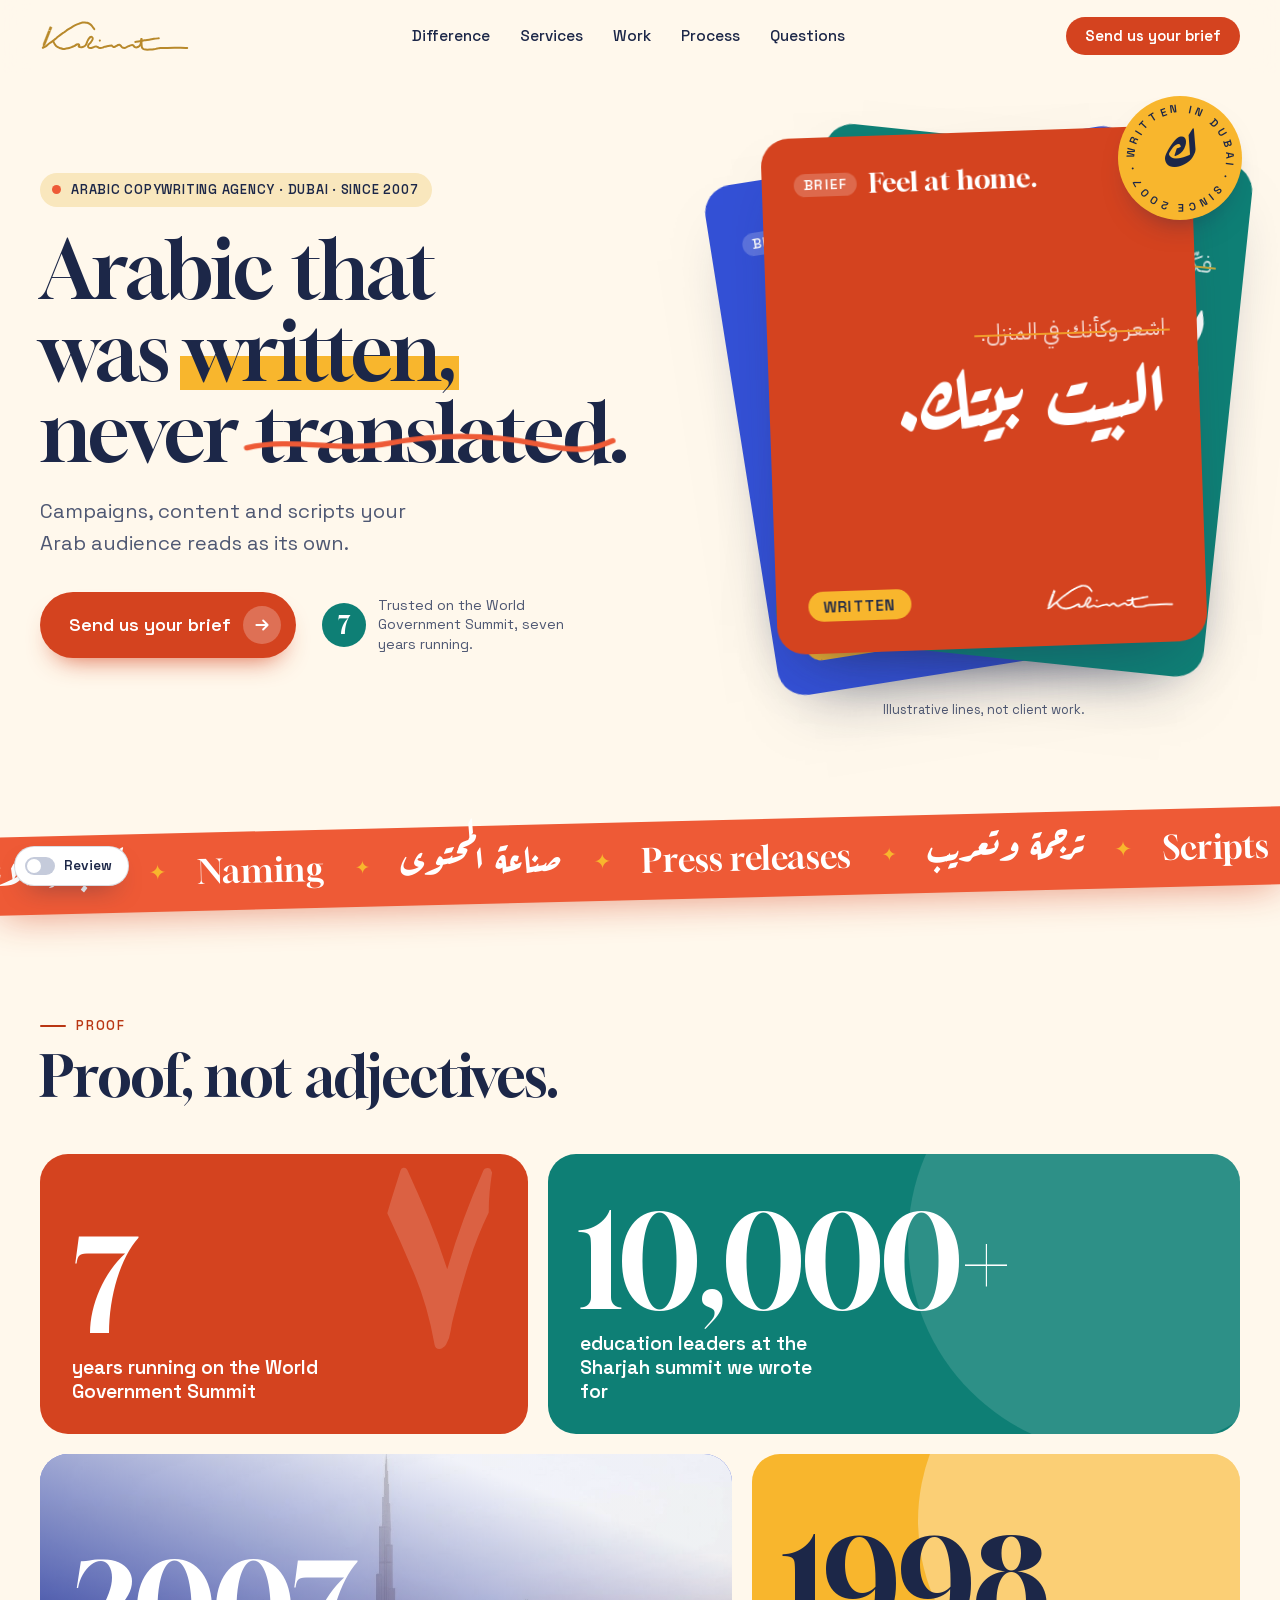
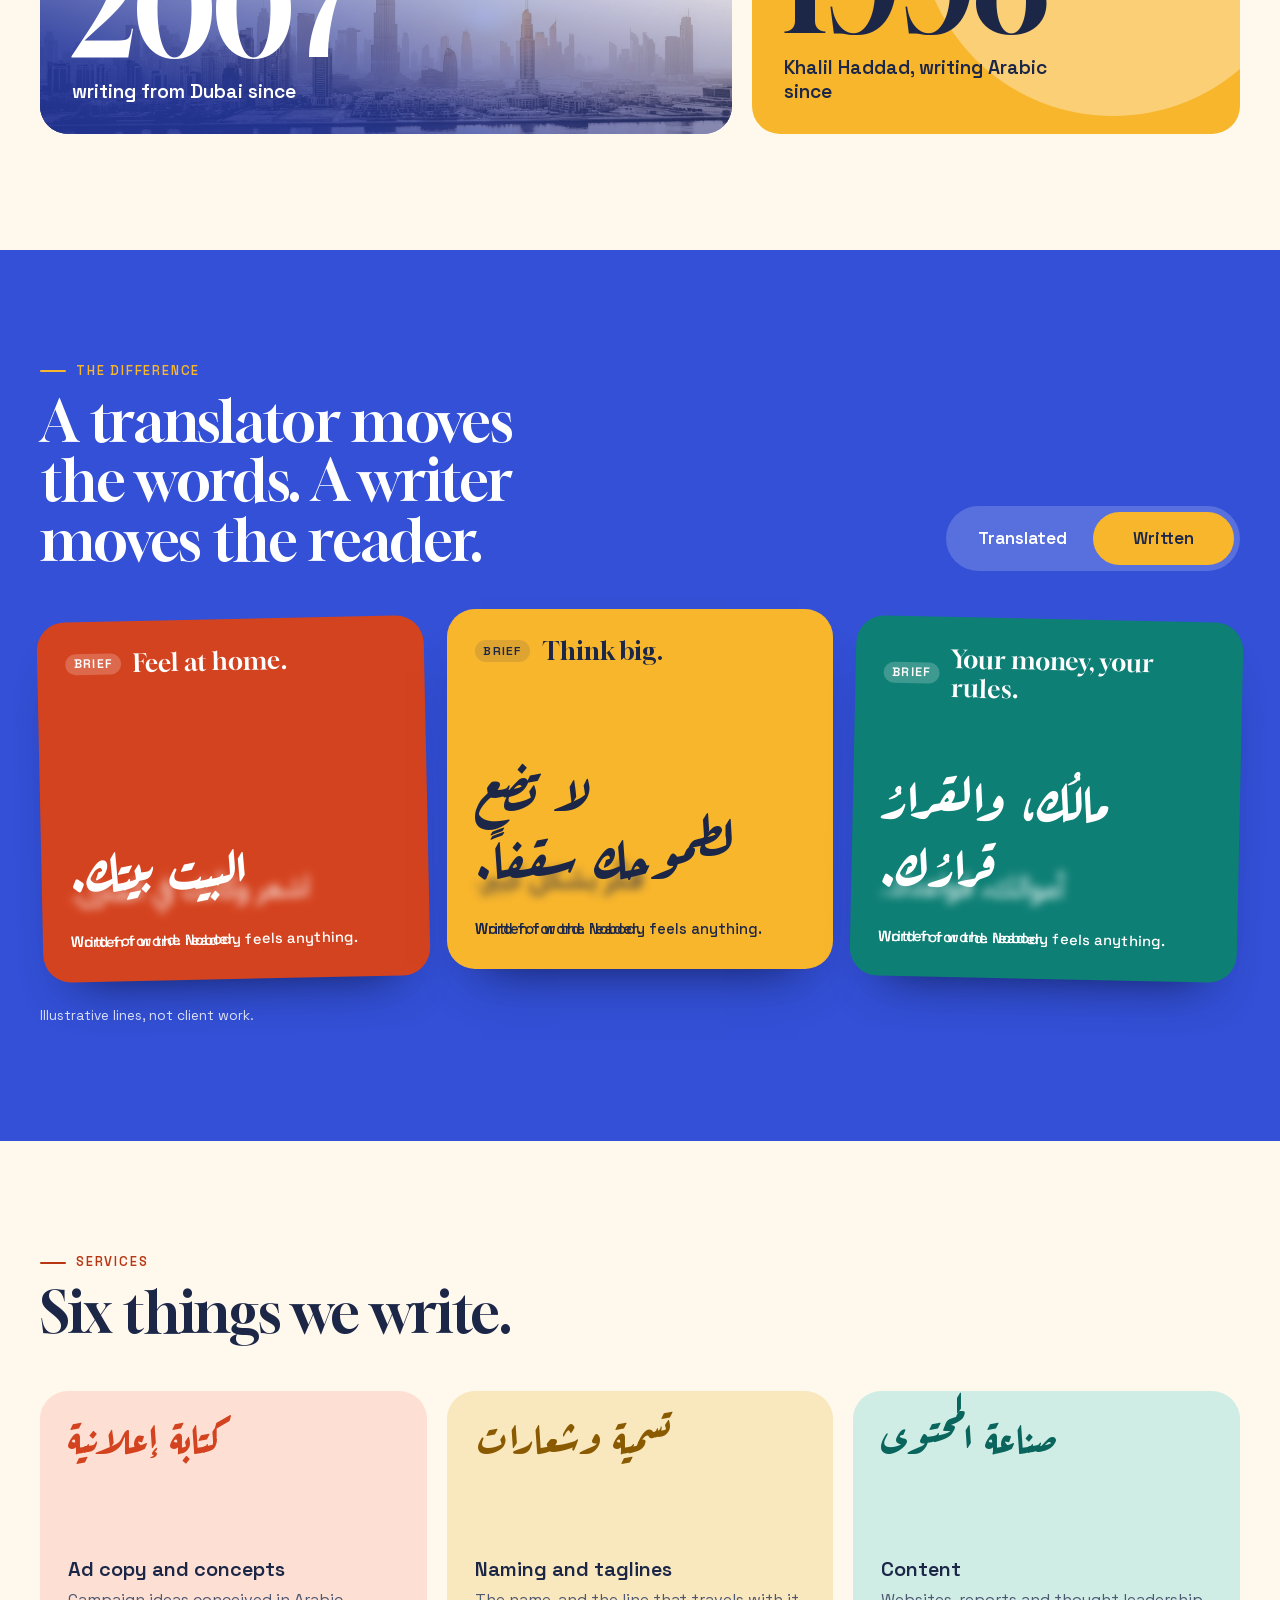
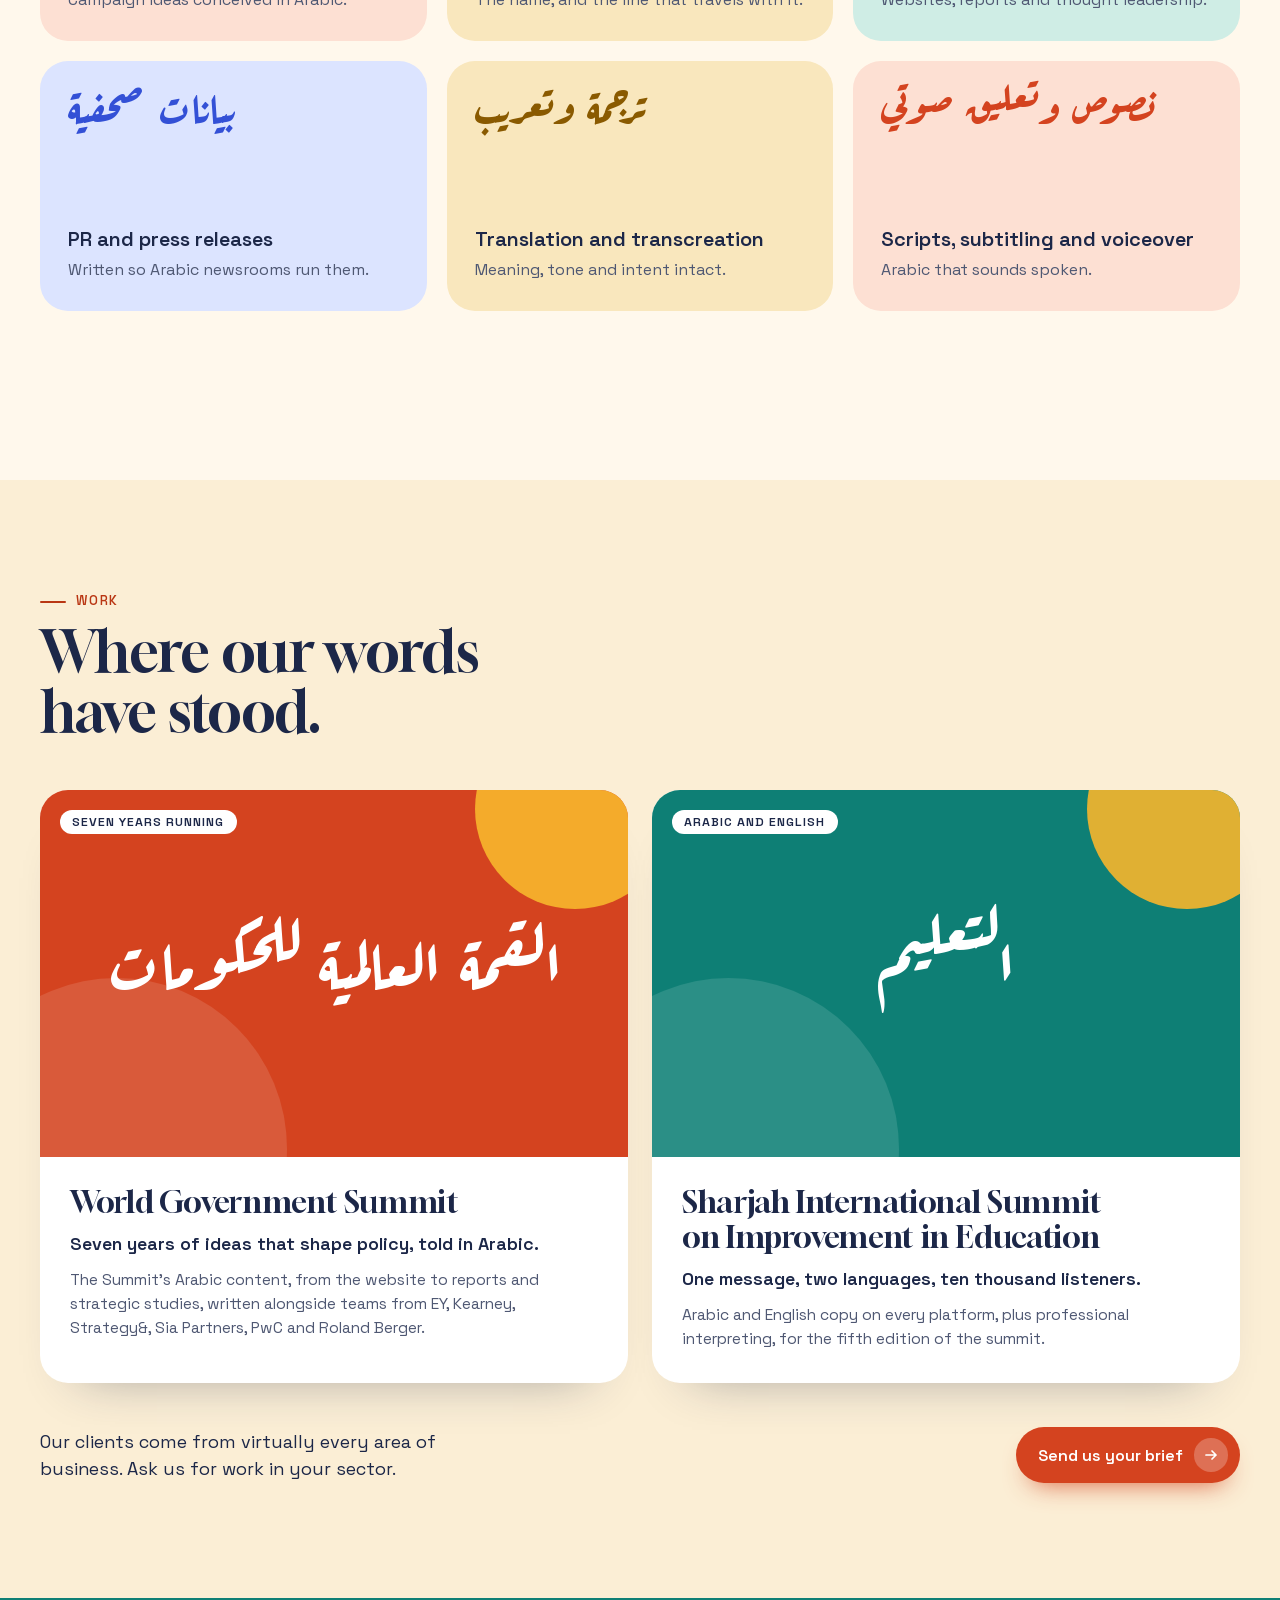
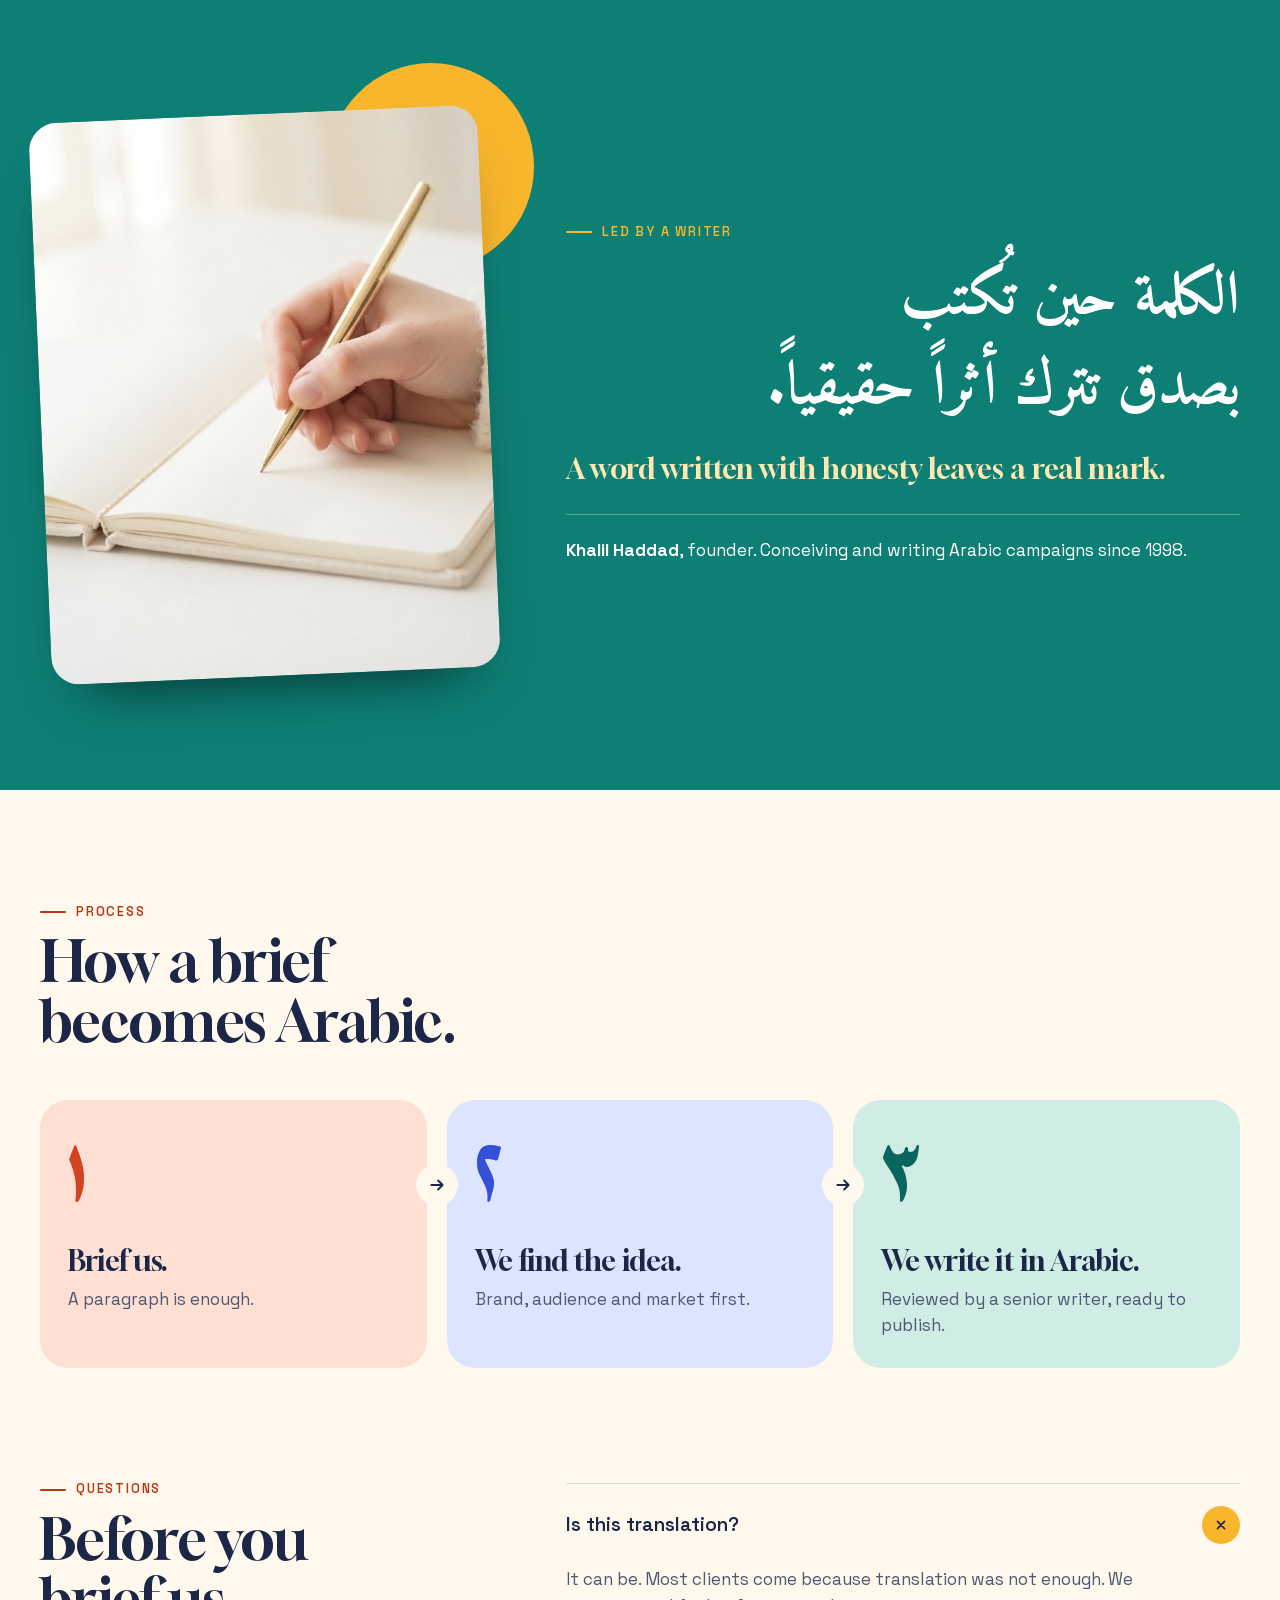
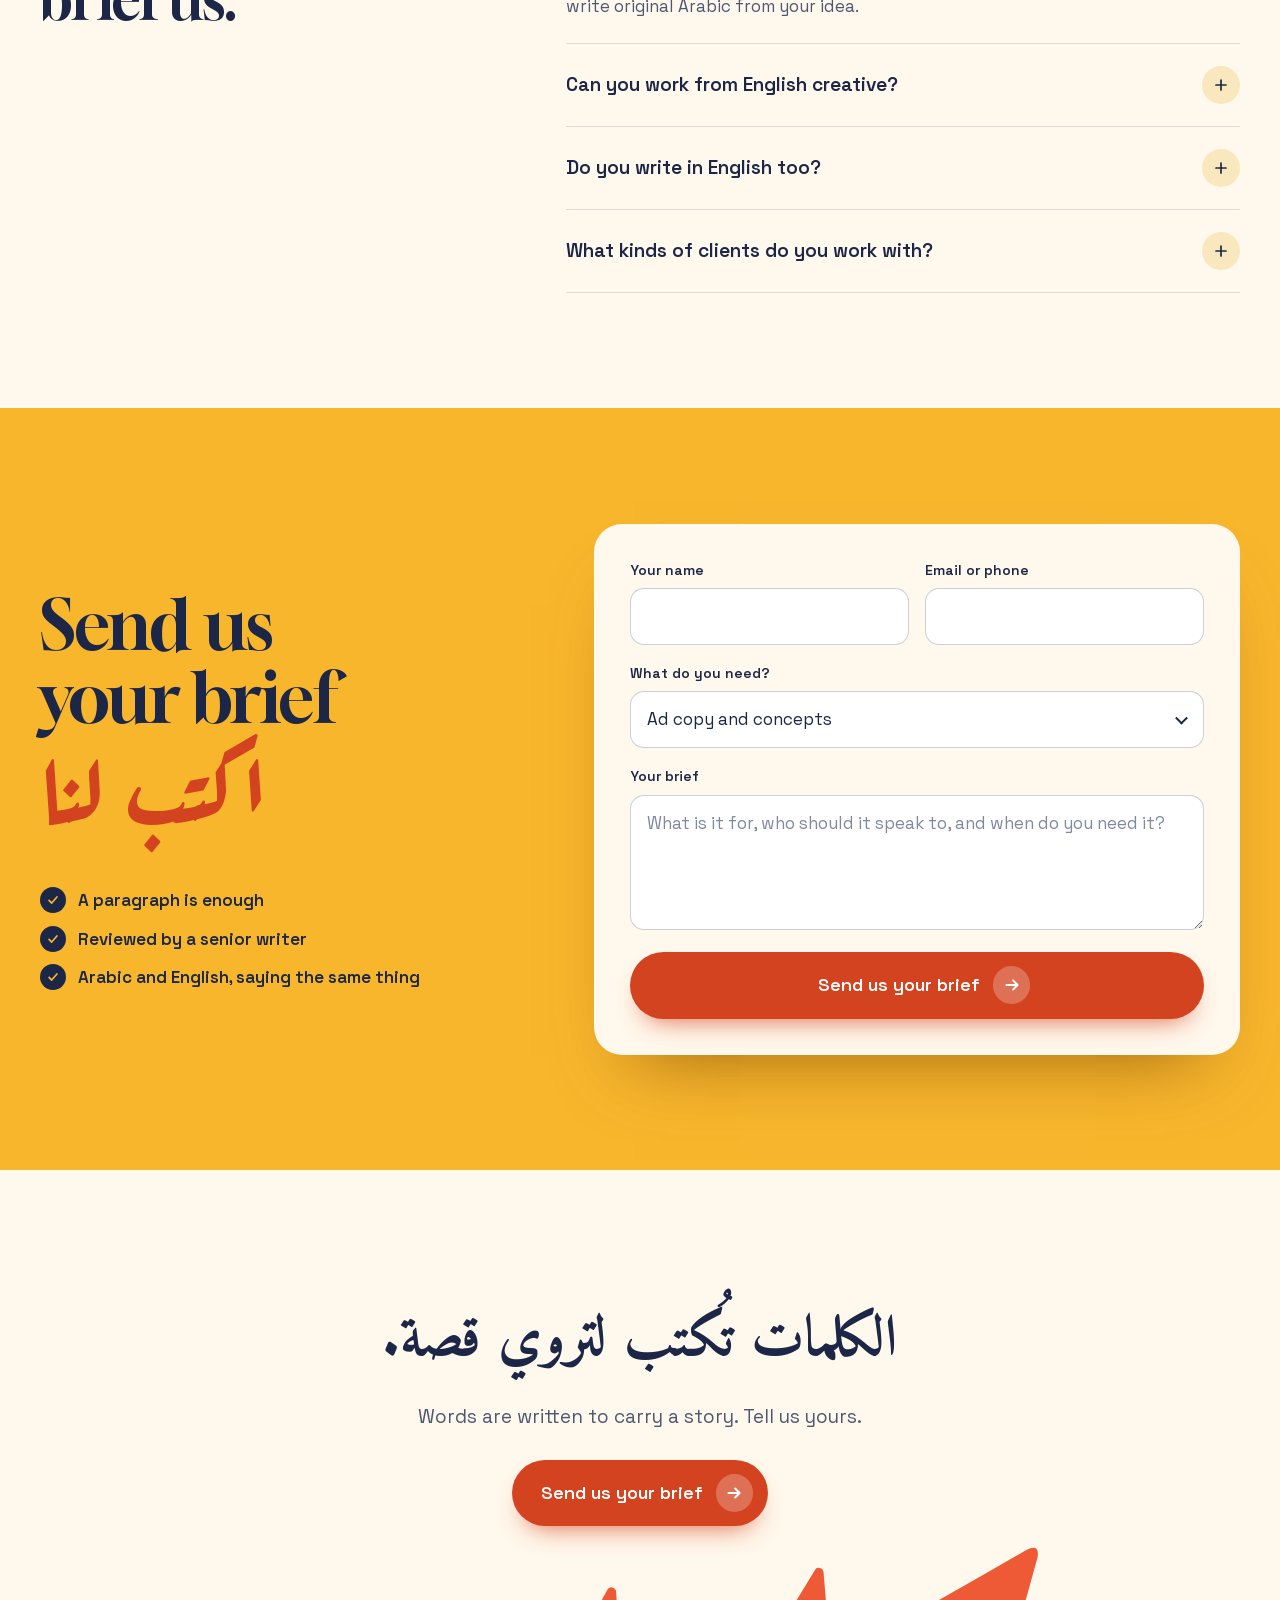
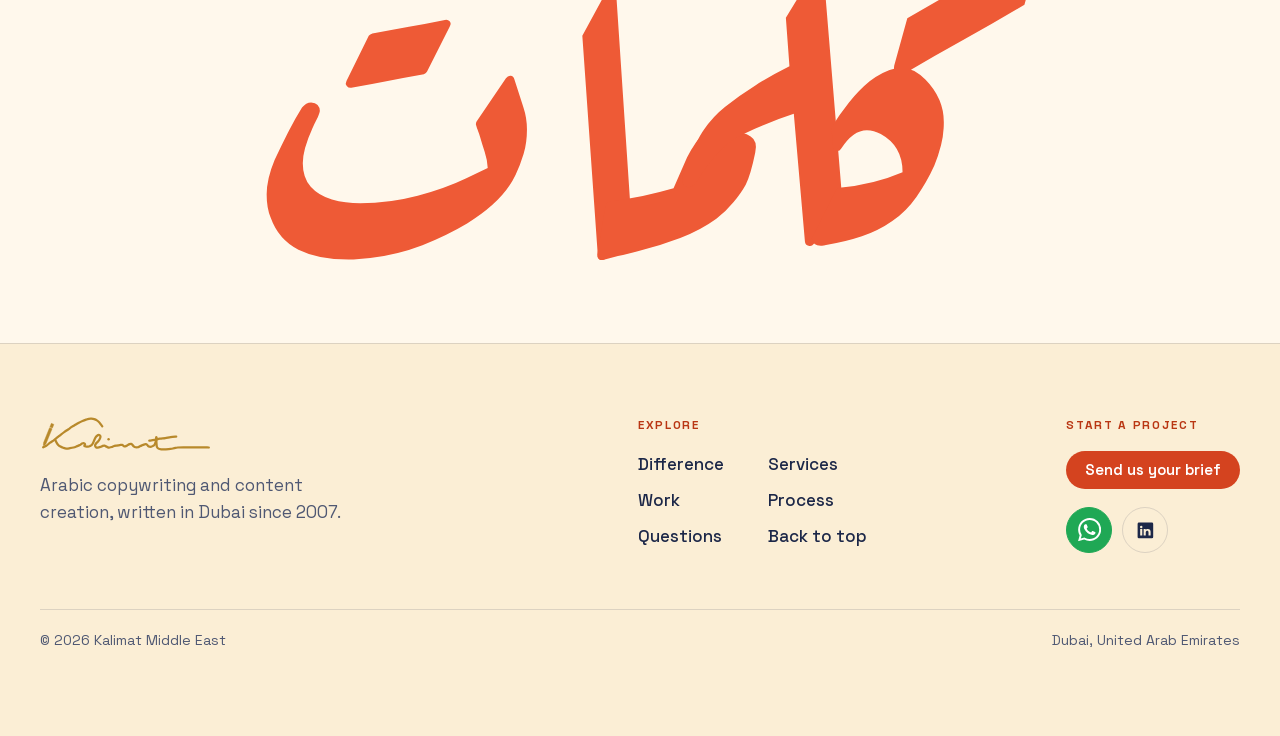
==== commit 224fbe85: "Add clear space under the closing wordmark" ====
--- a/index.html
+++ b/index.html
@@ -20,7 +20,7 @@
   <link rel="preload" href="assets/fonts/SpaceGrotesk-latin-normal-400-700.woff2" as="font" type="font/woff2" crossorigin>
   <link rel="preload" href="assets/fonts/ArefRuqaa-arabic-normal-700.woff2" as="font" type="font/woff2" crossorigin>
   <link rel="stylesheet" href="assets/fonts/fonts.css?v=1">
-  <link rel="stylesheet" href="css/styles.css?v=4">
+  <link rel="stylesheet" href="css/styles.css?v=6">
   <script>document.documentElement.className = 'js';</script>
 </head>
 <body id="top">
--- a/css/styles.css
+++ b/css/styles.css
@@ -457,7 +457,7 @@
 .closing__ar { font: 700 clamp(2.1rem, 4.6vw, 3.6rem)/1.5 var(--ar); }
 .closing__en { color: var(--ink-2); font-size: 1.2rem; margin-bottom: 10px; }
 .closing__word {
-  margin: clamp(34px, 3vw, 44px) 0 -.26em;
+  margin: clamp(34px, 3vw, 44px) 0 calc(clamp(60px, 6vw, 88px) - .24em);   /* the letters end about .24em above the box, so this leaves 60 to 88px of clear space */
   font: 700 clamp(9rem, 31vw, 27rem)/1 var(--ar-hand); color: var(--coral-hot);
   white-space: nowrap; user-select: none;
 }
